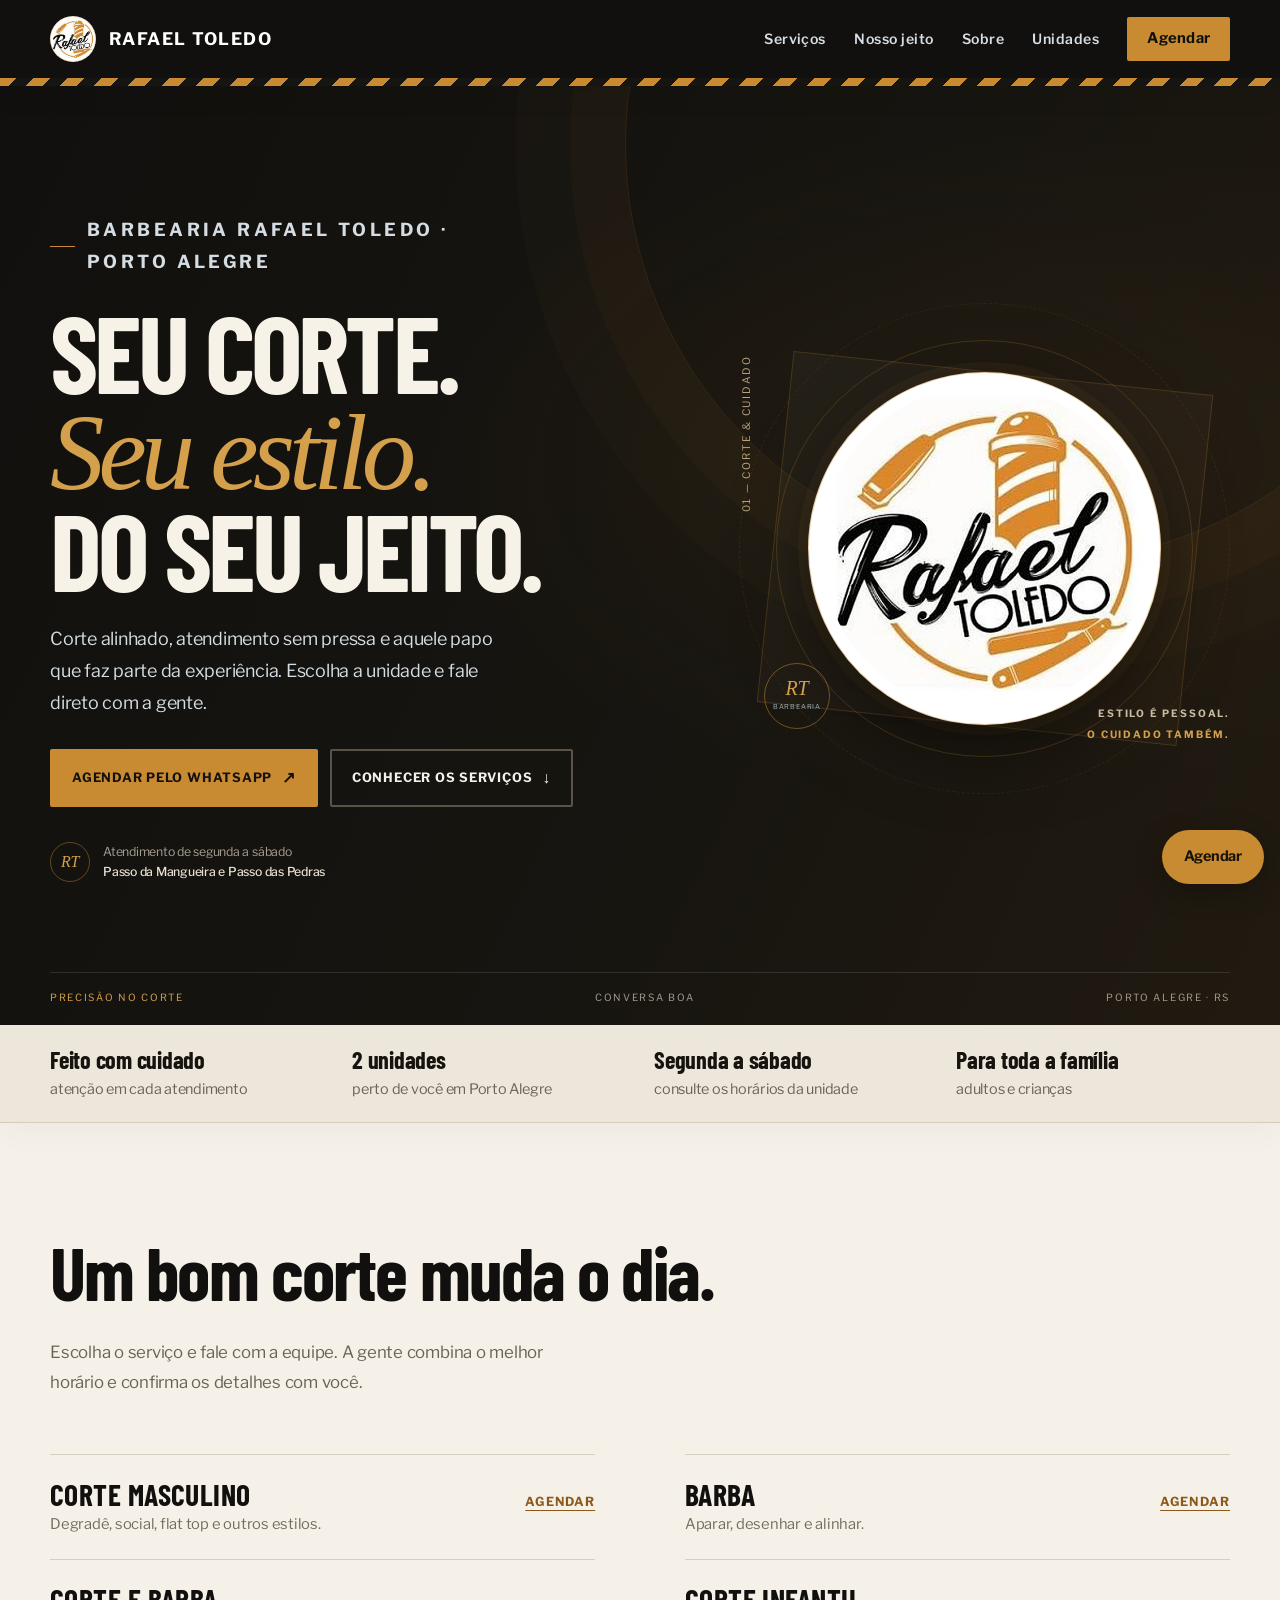
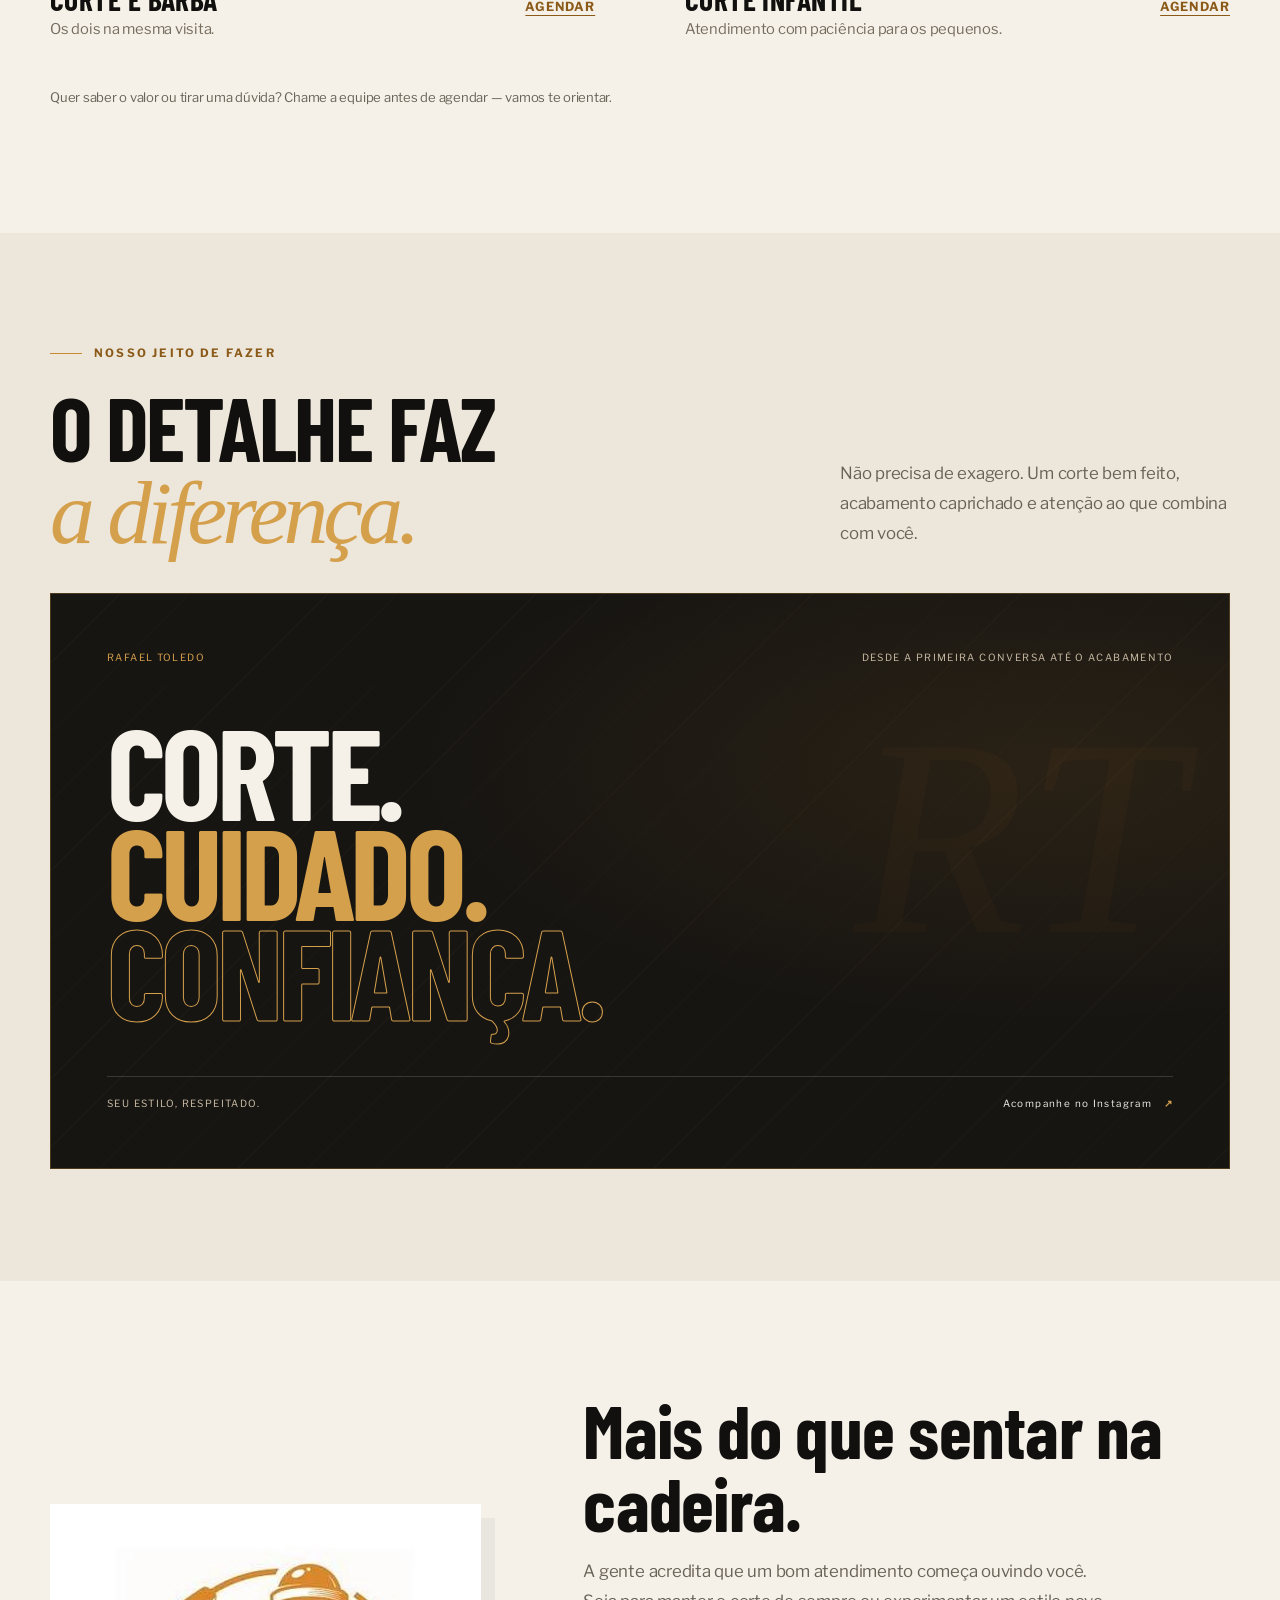
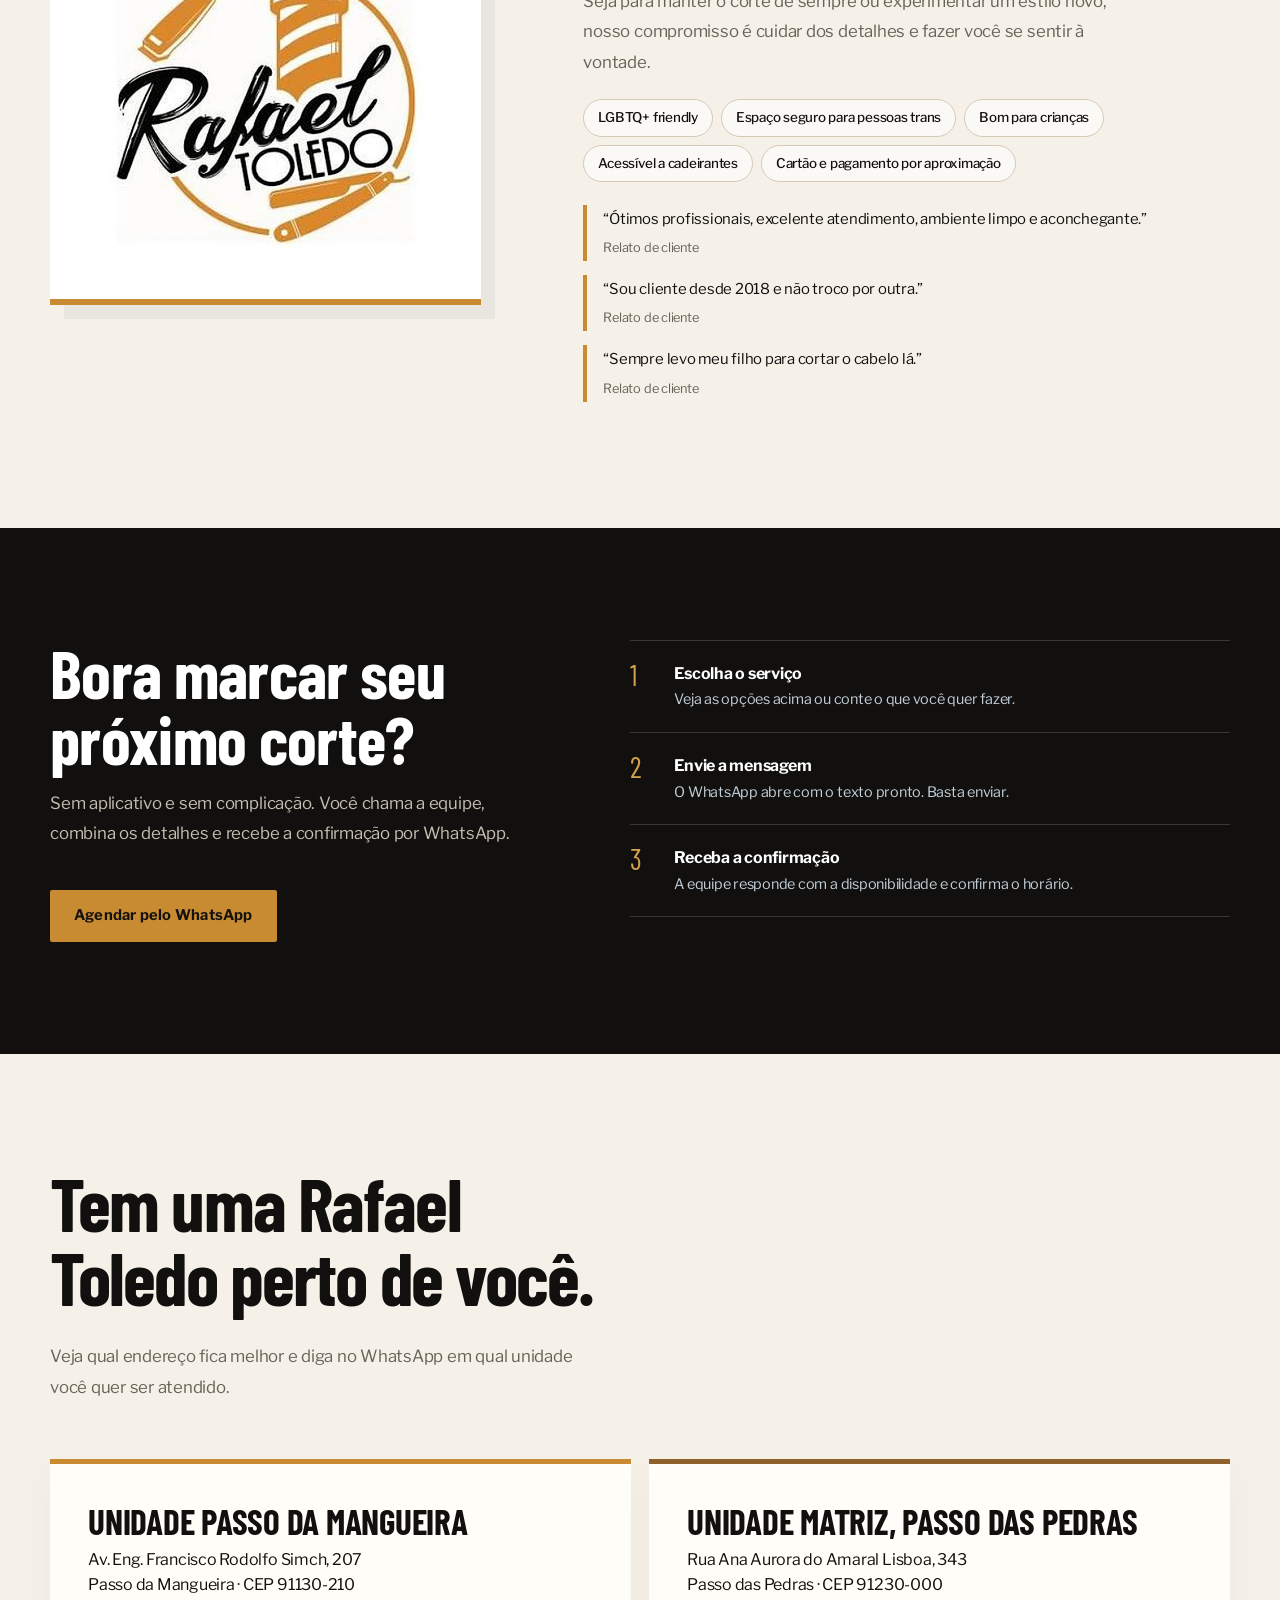
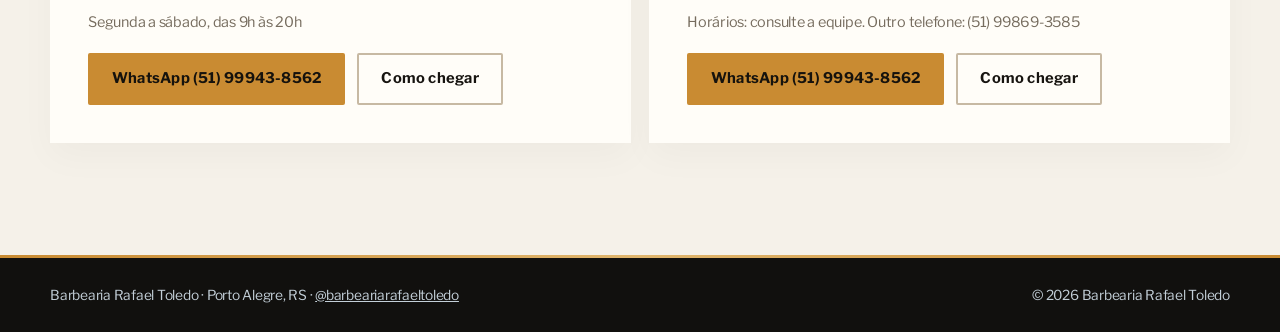
==== index.html @ 22bab609 "Add files via upload" ====
<!doctype html>
<html lang="pt-BR">
<head>
<meta charset="utf-8">
<meta name="viewport" content="width=device-width, initial-scale=1, viewport-fit=cover">
<meta name="theme-color" content="#11100e">
<title>Barbearia Rafael Toledo — Seu corte, do seu jeito</title>
<meta name="description" content="Seu próximo corte começa aqui. Conheça a Barbearia Rafael Toledo, em Porto Alegre. Duas unidades, atendimento próximo e agendamento direto pelo WhatsApp.">
<meta property="og:title" content="Barbearia Rafael Toledo — Seu corte, do seu jeito">
<meta property="og:description" content="Cuidado no corte, conversa boa e atendimento próximo. Encontre sua unidade em Porto Alegre e agende pelo WhatsApp.">
<meta property="og:locale" content="pt_BR">
<link rel="preconnect" href="https://fonts.googleapis.com"><link rel="preconnect" href="https://fonts.gstatic.com" crossorigin>
<meta name="color-scheme" content="light dark">
<link href="https://fonts.googleapis.com/css2?family=Barlow+Condensed:wght@600;700&family=Libre+Franklin:wght@400;500;700&display=swap" rel="stylesheet">
<script type="application/ld+json">[{"@context":"https://schema.org","@type":"HairSalon","name":"Barbearia Rafael Toledo","telephone":"+55-51-99943-8562","address":{"@type":"PostalAddress","streetAddress":"Av. Eng. Francisco Rodolfo Simch, 207","addressLocality":"Porto Alegre","addressRegion":"RS","postalCode":"91130-210","addressCountry":"BR"},"openingHours":"Mo-Sa 09:00-20:00"},{"@context":"https://schema.org","@type":"HairSalon","name":"Barbearia Rafael Toledo (matriz)","telephone":"+55-51-99943-8562","address":{"@type":"PostalAddress","streetAddress":"Rua Ana Aurora do Amaral Lisboa, 343","addressLocality":"Porto Alegre","addressRegion":"RS","postalCode":"91230-000","addressCountry":"BR"}}]</script>
<style>
:root{--ink:#13202b;--ink2:#1c2d3b;--chalk:#f1ede4;--paper:#fbf9f4;--line:#d9d2c4;--muted:#5b6670;--orange:#d68a2e;--orange-d:#94540c;--red:#c4382d;--blue:#204f9e;--disp:"Barlow Condensed","Arial Narrow",sans-serif;--body:"Libre Franklin",Arial,sans-serif;--page:min(1120px,calc(100% - 40px));--pole:repeating-linear-gradient(135deg,var(--red) 0 12px,#fff 12px 24px,var(--blue) 24px 36px,#fff 36px 48px)}
*{box-sizing:border-box}html{scroll-behavior:smooth;scroll-padding-top:80px}body{margin:0;background:var(--chalk);color:var(--ink);font:400 1rem/1.6 var(--body)}img{max-width:100%;display:block}a{color:inherit}h1,h2,h3,p{margin-top:0}
a:focus-visible,button:focus-visible{outline:3px solid var(--orange);outline-offset:3px}
.wrap{width:var(--page);margin-inline:auto}
h1,h2{font-family:var(--disp);font-weight:700;line-height:.98;letter-spacing:-.01em}h2{font-size:clamp(2.4rem,6vw,4.2rem);margin-bottom:1rem}
.lead{max-width:540px;color:var(--muted);font-size:1.05rem}
.btn{min-height:48px;display:inline-flex;align-items:center;justify-content:center;padding:12px 22px;border:2px solid transparent;border-radius:3px;font-weight:700;font-size:.92rem;text-decoration:none;transition:background .2s,color .2s,border-color .2s}
.btn-o{background:var(--orange);color:var(--ink)}.btn-o:hover{background:#e79b3f}
.btn-l{border-color:currentColor;background:transparent}.btn-l:hover{background:var(--ink);color:#fff;border-color:var(--ink)}
.dark .btn-l:hover{background:#fff;color:var(--ink);border-color:#fff}
.tl{font-weight:700;color:var(--orange-d);text-underline-offset:4px}
.pole{height:8px;background:var(--pole)}
header{position:sticky;top:0;z-index:20;background:var(--ink);color:#fff}
.nav{width:var(--page);height:68px;margin:auto;display:flex;align-items:center;justify-content:space-between;gap:20px}
.brand{display:flex;align-items:center;gap:12px;text-decoration:none;font-family:var(--disp);font-weight:700;font-size:1.45rem;line-height:1}
.brand img{width:44px;height:44px;border-radius:50%;object-fit:cover;background:#fff}
.nav nav{display:flex;align-items:center;gap:26px;font-size:.88rem}.nav nav a{text-decoration:none;color:#d6dde3}.nav nav a:hover{color:var(--orange)}.nav nav .btn{color:var(--ink);min-height:42px;padding:8px 18px}.nav nav .btn:hover{color:var(--ink)}
.hero{background:var(--ink);color:#fff;position:relative;overflow:hidden}
.hero-in{width:var(--page);margin:auto;display:grid;grid-template-columns:1.15fr .85fr;gap:clamp(28px,6vw,80px);align-items:center;padding-block:clamp(40px,7vw,88px)}
.hero h1{font-size:clamp(3.6rem,10vw,7.6rem);margin:0 0 1.2rem}
.hero p{max-width:450px;color:#d6dde3;font-size:1.08rem}
.acts{display:flex;flex-wrap:wrap;gap:12px;margin-top:1.8rem}
.hero small{display:block;margin-top:1.6rem;color:#9fb0bd;font-size:.82rem}
.frame{position:relative;padding-left:14px}
.frame:before{content:"";position:absolute;left:0;top:0;bottom:0;width:14px;background:var(--pole);background-size:100% 68px;animation:spin 2.4s linear infinite}
@keyframes spin{to{background-position:0 68px}}
.frame img{width:100%;aspect-ratio:1/1.05;object-fit:cover;object-position:center 30%}
.frame figcaption{background:var(--ink2);padding:10px 14px;font-size:.8rem;color:#c3cfd8}
.proof{background:var(--paper);border-bottom:1px solid var(--line)}
.proof ul{list-style:none;margin:0 auto;padding:0;width:var(--page);display:flex;flex-wrap:wrap;justify-content:space-between;gap:10px 28px}
.proof li{padding:18px 0;font-size:.9rem;color:var(--muted)}.proof b{display:block;font-family:var(--disp);font-size:1.5rem;color:var(--ink);line-height:1.1}
section{padding-block:clamp(56px,9vw,104px)}
.head{display:flex;justify-content:space-between;align-items:end;gap:28px;margin-bottom:2.2rem;flex-wrap:wrap}.head h2{margin:0;max-width:640px}
.svc{display:grid;grid-template-columns:1fr 1fr;gap:0 clamp(28px,6vw,80px)}
.row{display:flex;justify-content:space-between;align-items:baseline;gap:16px;padding:20px 0;border-top:1px solid var(--line)}
.row h3{font-family:var(--disp);font-size:1.7rem;line-height:1.1;margin:0 0 2px}.row p{margin:0;color:var(--muted);font-size:.92rem}.row a{white-space:nowrap;font-size:.9rem}
.note{margin-top:1.4rem;color:var(--muted);font-size:.86rem}
.gal{background:var(--paper)}
.grid{display:grid;grid-template-columns:1fr 1.25fr 1fr;gap:12px;height:440px}
.grid figure{margin:0;position:relative;overflow:hidden;background:var(--ink2)}.grid--curated{grid-template-columns:1.1fr 1fr;height:420px}.grid--curated figure:first-child{grid-column:auto;height:auto}.grid img{width:100%;height:100%;object-fit:cover}
.grid figcaption{position:absolute;inset:auto 0 0;padding:34px 14px 12px;color:#fff;font-size:.82rem;font-weight:500;background:linear-gradient(transparent,#13202bcc)}
.about{display:grid;grid-template-columns:.8fr 1.2fr;gap:clamp(30px,8vw,110px);align-items:center}
.about .logo{background:#fff;padding:clamp(18px,4vw,40px);border-bottom:8px solid var(--orange)}.about .logo img{margin:auto;width:min(320px,100%)}
.tags{display:flex;flex-wrap:wrap;gap:8px;list-style:none;padding:0;margin:1.4rem 0}.tags li{padding:7px 14px;border:1px solid var(--ink);border-radius:99px;font-size:.84rem;font-weight:500}
blockquote{margin:0 0 .9rem;padding:2px 0 2px 16px;border-left:4px solid var(--orange);font-size:1rem}blockquote cite{display:block;font-size:.8rem;color:var(--muted);font-style:normal}
.dark{background:var(--ink);color:#fff}
.book{display:grid;grid-template-columns:.9fr 1.1fr;gap:clamp(30px,7vw,90px);align-items:start}.book .lead{color:#c3cfd8}.book .btn{margin-top:1.6rem}
ol{list-style:none;margin:0;padding:0;counter-reset:s}ol li{display:grid;grid-template-columns:44px 1fr;padding:20px 0;border-top:1px solid #ffffff3d}ol li:last-child{border-bottom:1px solid #ffffff3d}
ol li:before{counter-increment:s;content:counter(s);font-family:var(--disp);font-size:1.8rem;line-height:1;color:var(--orange)}ol strong{display:block}ol span{color:#c3cfd8;font-size:.9rem}
.units{display:grid;grid-template-columns:1fr 1fr;gap:20px}
.card{background:var(--paper);padding:clamp(22px,4vw,38px);border-top:8px solid var(--orange)}.card+.card{border-top-color:var(--blue)}
.card h3{font-family:var(--disp);font-size:2rem;margin-bottom:.4rem}.card p{margin:0 0 .8rem}.card .m{color:var(--muted);font-size:.9rem}
.card .acts{margin-top:1.2rem}
footer{background:var(--ink);color:#c3cfd8;font-size:.86rem}footer .wrap{display:flex;justify-content:space-between;gap:16px;flex-wrap:wrap;padding-block:26px}
.fwa{position:fixed;right:16px;bottom:calc(16px + env(safe-area-inset-bottom,0px));z-index:30;display:flex;align-items:center;gap:8px;min-height:50px;padding:0 20px;border-radius:99px;background:#25d366;color:#0b2b17;font-weight:700;font-size:.9rem;text-decoration:none;box-shadow:0 8px 24px #0004}

/* Visual refinement: stronger hierarchy, calmer motion, and mobile-first usability. */
:root{--page:min(1180px,calc(100% - 48px));--orange:#e0b640;--orange-d:#8a6210;--line:#ded8cb}
body{letter-spacing:-.012em;-webkit-font-smoothing:antialiased}
::selection{background:var(--orange);color:var(--ink)}
header{box-shadow:0 8px 30px #00000012}
.nav{height:76px}
.brand{font-size:1.62rem;letter-spacing:.035em;gap:13px}
.brand img{width:46px;height:46px;object-fit:contain;border:1px solid #ffffff24}
.nav nav{gap:clamp(14px,2.2vw,30px);font-weight:600;letter-spacing:.035em}
.nav nav a:not(.btn){position:relative;padding-block:8px}
.nav nav a:not(.btn):after{content:"";position:absolute;left:0;right:100%;bottom:0;height:2px;background:var(--orange);transition:right .22s ease}
.nav nav a:not(.btn):hover:after{right:0}
.btn{min-height:50px;border-radius:2px;letter-spacing:.015em;box-shadow:0 0 0 transparent;transition:transform .22s ease,background .22s ease,color .22s ease,border-color .22s ease,box-shadow .22s ease}
.btn:hover{transform:translateY(-2px);box-shadow:0 10px 24px #00000016}
.btn-o{background:var(--orange);color:#151513}.btn-o:hover{background:#f0ca59}
.hero{isolation:isolate;background:radial-gradient(ellipse at 75% 20%,#283947 0,transparent 46%),var(--ink)}
.hero:before{content:"";position:absolute;inset:0;z-index:-1;pointer-events:none;background:linear-gradient(115deg,#0d1821 0%,#13202bf2 42%,#13202b8c 100%)}
.hero-in{grid-template-columns:1.05fr .95fr;gap:clamp(32px,6vw,92px);padding-block:clamp(54px,8vw,110px)}
.hero h1{max-width:700px;font-size:clamp(3.5rem,7.8vw,7.1rem);letter-spacing:-.025em;text-wrap:balance}
.hero h1:after{content:"";display:block;width:76px;height:4px;margin-top:25px;background:var(--orange)}
.hero p{max-width:470px;font-size:clamp(1rem,1.4vw,1.15rem);line-height:1.8;color:#d5dde2}
.hero small{line-height:1.7}
.frame{padding-left:12px;filter:drop-shadow(0 24px 36px #00000038)}
.frame:before{width:8px;opacity:.9}
.frame img{aspect-ratio: .93/1;object-position:center 32%;border:1px solid #ffffff1a;box-shadow:0 0 0 8px #ffffff08}
.frame figcaption{padding:12px 16px;background:#1c2d3beF;border-bottom:2px solid var(--orange);letter-spacing:.02em}
.proof{box-shadow:0 10px 30px #13202b08}
.proof ul{gap:12px 32px}
.proof li{padding:22px 0;line-height:1.5}
.proof b{font-size:1.62rem;margin-bottom:5px}
section{scroll-margin-top:88px}
.head{margin-bottom:2.8rem}
.head h2{max-width:700px;text-wrap:balance}
.lead{line-height:1.8}
.row{padding:23px 0;transition:padding .2s ease,border-color .2s ease}
.row:hover{padding-inline:8px;border-color:#b9a67b}
.row h3{font-size:1.85rem}
.row .tl{padding:8px 0}
.gal{overflow:hidden}
.grid{height:490px;gap:16px}
.grid figure{border-radius:2px}
.grid img{transition:transform .65s cubic-bezier(.2,.7,.2,1),filter .4s ease;filter:saturate(.88)}
.grid figure:hover img{transform:scale(1.045);filter:saturate(1.05)}
.grid figcaption{padding:48px 18px 16px;font-size:.9rem}
.about .logo{box-shadow:14px 14px 0 #13202b0c;border-bottom-width:7px}
.tags li{border-color:#c8c0b1;background:#ffffff40;transition:background .2s ease,border-color .2s ease}
.tags li:hover{background:#fff;border-color:var(--orange)}
blockquote{line-height:1.7}
.dark{background:linear-gradient(130deg,#0e1922,#192b39)}
.card{border-top-width:5px;box-shadow:0 14px 35px #13202b0b;transition:transform .25s ease,box-shadow .25s ease}
.card:hover{transform:translateY(-4px);box-shadow:0 20px 44px #13202b12}
.card+.card{border-top-color:var(--orange)}
.card h3{line-height:1.1}
footer a:hover{color:var(--orange)}
.fwa{min-height:54px;padding-inline:22px;box-shadow:0 10px 28px #0003;transition:transform .2s ease,box-shadow .2s ease}
.fwa:hover{transform:translateY(-3px);box-shadow:0 14px 34px #0004}
.menu-toggle{display:none;background:transparent;border:1px solid #ffffff38;color:#fff;width:44px;height:44px;align-items:center;justify-content:center;flex-direction:column;gap:5px;cursor:pointer}
.menu-toggle span{display:block;width:18px;height:2px;background:#fff;transition:transform .2s ease}
.reveal{opacity:0;transform:translateY(22px);transition:opacity .7s ease,transform .7s cubic-bezier(.2,.7,.2,1)}
.reveal.is-visible{opacity:1;transform:translateY(0)}
@media(max-width:860px){
 :root{--page:min(100% - 36px,680px)}
 .nav{height:68px;position:relative}
 .brand{font-size:1.42rem;gap:10px}.brand img{width:40px;height:40px}
 .menu-toggle{display:flex;order:3;flex:0 0 auto}
 .nav nav{display:none;position:absolute;top:calc(100% - 1px);left:-18px;right:-18px;padding:16px 18px 20px;background:#13202b;box-shadow:0 18px 24px #0003;align-items:stretch;gap:4px;flex-direction:column}
 .nav nav.is-open{display:flex}
 .nav nav a:not(.btn){display:block;padding:12px 4px;border-bottom:1px solid #ffffff18}
 .nav nav a:not(.btn):after{display:none}
 .nav nav .btn{margin-top:8px;width:100%}
 .menu-toggle[aria-expanded="true"] span:first-child{transform:translateY(3.5px) rotate(45deg)}
 .menu-toggle[aria-expanded="true"] span:last-child{transform:translateY(-3.5px) rotate(-45deg)}
 .hero-in{grid-template-columns:1fr;gap:34px;padding-block:48px 44px}
 .hero h1{font-size:clamp(3.25rem,12.5vw,5.6rem);max-width:620px}
 .hero p{font-size:1rem;line-height:1.75}
 .frame{width:100%;max-width:none;padding-left:9px}
 .frame img{aspect-ratio:1.2/1;max-height:480px;object-position:center 34%}
 .proof ul{display:grid;grid-template-columns:1fr 1fr;gap:0 18px}
 .proof li{padding:17px 0;border-bottom:1px solid var(--line);font-size:.82rem}
 .proof li:nth-last-child(-n+2){border-bottom:0}
 .proof b{font-size:1.42rem}
 .grid{grid-template-columns:1fr 1fr;height:auto;gap:10px}
 .grid figure{height:250px}
 .grid figure:first-child{grid-column:span 2;height:280px}
 .grid--curated figure:first-child{grid-column:span 2;height:280px}
 .grid--curated figure:last-child{grid-column:span 2;height:230px}
 .grid figure:first-child img{object-position:center 42%}
 .about .logo{max-width:420px;margin:auto;width:100%}
 .units{gap:14px}
 .card .acts{align-items:stretch}
 .card .acts .btn{width:100%}
}
@media(max-width:520px){
 :root{--page:calc(100% - 32px)}
 body{font-size:.96rem}
 section{padding-block:58px}
 h2{font-size:clamp(2.45rem,11vw,3.35rem)}
 .hero-in{padding-top:38px}
 .hero h1{font-size:clamp(3.15rem,15vw,4.7rem);line-height:.96;margin-bottom:1rem}
 .hero h1:after{margin-top:19px;width:56px;height:3px}
 .hero .acts{display:grid;grid-template-columns:1fr;gap:10px;margin-top:1.4rem}
 .hero .acts .btn{width:100%}
 .hero small{font-size:.78rem;margin-top:1.2rem}
 .frame img{aspect-ratio:1/1.05;max-height:none}
 .head{align-items:start;gap:14px;margin-bottom:2rem}
 .head .lead{margin-bottom:0}
 .svc{gap:0}
 .row{gap:10px;padding:19px 0}
 .row h3{font-size:1.55rem}
 .row p{font-size:.84rem;line-height:1.5;max-width:245px}
 .row .tl{font-size:.82rem;white-space:nowrap}
 .grid{gap:8px}
 .grid figure{height:205px}
 .grid figure:first-child{height:230px}
 .grid--curated figure:first-child{height:230px}
 .grid--curated figure:last-child{height:205px}
 .grid figcaption{font-size:.78rem;padding:38px 11px 11px}
 .about{gap:30px}
 .tags{gap:7px}.tags li{font-size:.78rem;padding:7px 10px}
 .book{gap:28px}
 .book .btn{width:100%}
 .units{grid-template-columns:1fr}
 .card{padding:23px 20px}
 .card .acts{display:grid;grid-template-columns:1fr}
 .card .acts .btn{padding-inline:12px;font-size:.84rem;overflow-wrap:anywhere}
 footer .wrap{padding-block:24px;padding-bottom:90px}
 .fwa{right:12px;bottom:calc(12px + env(safe-area-inset-bottom,0px));min-height:50px}
}
@media(prefers-reduced-motion:reduce){.reveal{opacity:1;transform:none;transition:none}.btn,.grid img,.card,.row,.fwa{transition:none}}

@media(prefers-reduced-motion:reduce){.frame:before{animation:none}html{scroll-behavior:auto}}

/* Rafael Toledo visual direction: warm black, ivory and the amber from the original logo. */
:root{--ink:#11100e;--ink2:#1c1a16;--chalk:#f5f1e9;--paper:#fffdf8;--line:#ded5c5;--muted:#696258;--orange:#c98b32;--orange-d:#8b5a19;--red:#c98b32;--blue:#c98b32;--pole:repeating-linear-gradient(135deg,#c98b32 0 12px,#171512 12px 24px);--page:min(1180px,calc(100% - 48px))}
html{scroll-padding-top:86px}body{background:var(--chalk);color:var(--ink);font-family:"Libre Franklin",Arial,sans-serif;letter-spacing:-.015em}::selection{background:#c98b32;color:#11100e}
header{background:#11100e}.nav{height:78px}.brand{font-family:"Libre Franklin",sans-serif;font-size:1.08rem;letter-spacing:.08em;text-transform:uppercase}.brand img{background:#fff;border:1px solid #c98b3240;object-fit:contain}.nav nav a:not(.btn):hover{color:#e7b766}.btn-o{background:#c98b32;color:#15120d}.btn-o:hover{background:#e0aa54;color:#15120d}.btn-l{border-color:#6d6559;color:inherit}.btn-l:hover{background:#c98b32;border-color:#c98b32;color:#11100e}.tl{color:#8b5a19}
.hero{isolation:isolate;overflow:hidden;background:#11100e;color:#f7f2e8;position:relative}.hero:before{content:"";position:absolute;inset:0;z-index:-1;background:radial-gradient(ellipse at 78% 40%,#7e54251c 0,transparent 42%),linear-gradient(115deg,#11100e 0%,#171510 58%,#211a10 100%)}.hero:after{content:"";position:absolute;z-index:-1;right:-14vw;top:-28vw;width:65vw;height:65vw;border:1px solid #c98b3225;border-radius:50%;box-shadow:0 0 0 55px #c98b3208,0 0 0 110px #c98b3205;pointer-events:none}
.hero-in{position:relative;z-index:1;grid-template-columns:1.1fr .9fr;gap:clamp(30px,7vw,110px);padding-block:clamp(70px,10vw,138px) clamp(55px,7vw,90px);min-height:590px}.hero-copy{position:relative;z-index:2}.eyebrow{display:flex;align-items:center;gap:12px;margin:0 0 24px;color:#d6a85c;font-size:.72rem;font-weight:700;letter-spacing:.19em;line-height:1.5}.eyebrow span{display:inline-block;width:32px;height:1px;background:#c98b32}.hero h1{font-family:"Barlow Condensed","Arial Narrow",sans-serif;font-size:clamp(4.1rem,8.5vw,8rem);line-height:.88;letter-spacing:-.035em;text-transform:uppercase;margin:0 0 26px;max-width:760px}.hero h1:after{display:none}.hero h1 em,.brand-section h2 em{font-family:"Georgia",serif;font-weight:400;font-style:italic;text-transform:none;color:#d5a04c;letter-spacing:-.055em}.hero-desc{max-width:480px;color:#c6beb1;font-size:clamp(1rem,1.4vw,1.13rem);line-height:1.85}.hero .acts{gap:12px;margin-top:30px}.hero .btn{min-height:54px;padding:14px 20px;font-size:.8rem;letter-spacing:.06em;text-transform:uppercase}.hero .btn span{font-size:1rem;margin-left:10px}.hero .btn-l{color:#f5f1e9;border-color:#5b5347}.hero .btn-l:hover{color:#11100e}.hero-meta{display:flex;align-items:center;gap:13px;margin-top:35px;color:#a9a094;font-size:.77rem;line-height:1.65}.hero-meta b{font-weight:500;color:#e9e0d1}.meta-mark{display:grid;place-items:center;width:40px;height:40px;border:1px solid #c98b3270;color:#d5a04c;font-family:Georgia,serif;font-style:italic;font-size:1rem;border-radius:50%}
.hero-art{position:relative;min-height:430px;display:flex;align-items:center;justify-content:center;isolation:isolate}.hero-art:before{content:"";position:absolute;inset:9% 7%;background:linear-gradient(145deg,#ffffff08,#c98b320c);border:1px solid #c98b3238;transform:rotate(6deg);z-index:-1}.hero-art img{width:min(72%,390px);height:auto;aspect-ratio:1/1;object-fit:contain;padding:12px;background:#fff;border-radius:50%;box-shadow:0 22px 75px #0008,0 0 0 10px #c98b3210;border:1px solid #c98b3270;animation:logoFloat 6s ease-in-out infinite}.art-ring{position:absolute;border:1px solid #c98b3238;border-radius:50%;aspect-ratio:1/1;pointer-events:none}.art-ring-one{width:85%;animation:ringTurn 32s linear infinite}.art-ring-two{width:100%;border-style:dashed;opacity:.5;animation:ringTurn 48s linear infinite reverse}.art-number{position:absolute;top:5%;left:0;color:#b7a17d;font-size:.65rem;letter-spacing:.17em;writing-mode:vertical-rl;transform:rotate(180deg)}.art-number i{font-style:normal;color:#d5a04c}.art-caption{position:absolute;right:0;bottom:5%;display:flex;flex-direction:column;gap:5px;text-align:right;font-size:.63rem;font-weight:700;letter-spacing:.18em;color:#c8bba4}.art-caption span:last-child{color:#d5a04c}.art-stamp{position:absolute;left:5%;bottom:8%;width:66px;height:66px;display:grid;align-content:center;justify-items:center;border-radius:50%;border:1px solid #c98b3280;color:#d5a04c;font-family:Georgia,serif;font-style:italic;font-size:1.25rem;line-height:1}.art-stamp small{font-family:"Libre Franklin",sans-serif;font-size:.42rem;font-style:normal;letter-spacing:.12em;margin-top:4px}.hero-bottomline{display:flex;justify-content:space-between;gap:20px;width:var(--page);margin:auto;padding:17px 0 19px;border-top:1px solid #ffffff1c;color:#a59b8c;font-size:.62rem;letter-spacing:.17em}.hero-bottomline span:first-child{color:#d5a04c}
.proof{background:#ede6da;border-color:#d8cbb8}.proof li{color:#6c6255}.proof b{color:#171410}.proof ul{gap:16px 28px}.proof li{flex:1;min-width:145px}.proof b{font-size:1.5rem}
section{padding-block:clamp(64px,9vw,112px)}.head{margin-bottom:2.5rem}.head h2{font-size:clamp(2.7rem,6vw,4.7rem);letter-spacing:-.025em}.svc{gap:0 clamp(28px,7vw,100px)}.row{border-color:#d8cfc0}.row h3{font-family:"Barlow Condensed",sans-serif;text-transform:uppercase;font-size:1.85rem;letter-spacing:.015em}.row p{color:#766c5e}.row:hover{border-color:#c98b32}.row .tl{font-size:.78rem;text-transform:uppercase;letter-spacing:.09em}.note{font-size:.82rem}
.gal{background:#ede6da}.brand-section .head{align-items:end}.eyebrow-dark{color:#8b5a19}.brand-section h2{margin:0;font-size:clamp(3rem,7vw,5.6rem);text-transform:uppercase;line-height:.9}.brand-section .lead{max-width:390px;margin:0 0 5px}.craft-panel{position:relative;overflow:hidden;padding:clamp(22px,5vw,56px);background:#171512;color:#f5f1e9;min-height:330px;border:1px solid #c98b324d;isolation:isolate}.craft-panel:before{content:"";position:absolute;inset:0;z-index:-1;background:repeating-linear-gradient(135deg,transparent 0 48px,#c98b3208 48px 49px),radial-gradient(ellipse at 85% 30%,#c98b321b,transparent 45%)}.craft-top,.craft-bottom{display:flex;justify-content:space-between;align-items:center;gap:20px;color:#c8bba4;font-size:.62rem;letter-spacing:.14em}.craft-top span:first-child{color:#d5a04c}.craft-word{display:flex;flex-direction:column;margin:clamp(30px,5vw,55px) 0;position:relative;z-index:1;font-family:"Barlow Condensed","Arial Narrow",sans-serif;font-size:clamp(3.8rem,10vw,8.6rem);font-weight:700;line-height:.78;letter-spacing:-.04em}.craft-word span:nth-child(2){color:#d5a04c}.craft-word .outline-word{-webkit-text-stroke:1px #d5a04c;color:transparent}.craft-bottom{padding-top:19px;border-top:1px solid #ffffff26}.craft-bottom a{color:#f5f1e9;text-decoration:none}.craft-bottom a:hover{color:#d5a04c}.craft-bottom b{color:#d5a04c;margin-left:8px}.craft-decoration{position:absolute;right:4%;top:18%;font-family:Georgia,serif;font-style:italic;font-size:clamp(8rem,22vw,19rem);line-height:1;color:#c98b3208;z-index:-1;pointer-events:none}
.about{gap:clamp(30px,8vw,110px)}.about .logo{background:#fff;padding:clamp(18px,4vw,40px);border-bottom:6px solid #c98b32}.about .logo img{width:min(330px,100%);height:auto}.about h2{font-size:clamp(2.7rem,6vw,4.7rem)}.about .lead{color:#696258}.tags li{border-color:#d5c8b5;background:#fff9}.tags li:hover{border-color:#c98b32;background:#fff}.about blockquote{border-left-color:#c98b32;font-size:.93rem}.about blockquote cite{margin-top:5px}.dark{background:#11100e}.book .lead{color:#c6beb1}.book ol li{border-color:#ffffff2b}.book ol li:before{color:#d5a04c}.units{gap:18px}.card{background:#fffdf8;border-top:5px solid #c98b32;box-shadow:0 14px 34px #2d201008}.card+.card{border-top-color:#8f622b}.card h3{font-family:"Barlow Condensed",sans-serif;text-transform:uppercase;font-size:2.2rem}.card .m{color:#766c5e}.card .btn-l{color:#171410;border-color:#c7b9a3}.card .btn-l:hover{background:#171410;border-color:#171410;color:#fff}.fwa{background:#c98b32;color:#17120a;box-shadow:0 8px 28px #0004}.fwa:hover{background:#e0aa54}footer{background:#11100e}footer .pole{background:linear-gradient(90deg,#c98b32,#e0b66e,#c98b32);height:3px}
/* Intentional, editorial motion: no stock photography or decorative overload. */
@keyframes introRise{from{opacity:0;transform:translateY(28px);filter:blur(5px)}to{opacity:1;transform:translateY(0);filter:blur(0)}}@keyframes introFade{from{opacity:0}to{opacity:1}}@keyframes logoFloat{0%,100%{transform:translateY(0) rotate(-1deg)}50%{transform:translateY(-9px) rotate(1deg)}}@keyframes ringTurn{to{transform:rotate(360deg)}}
.js-ready .hero-copy .eyebrow{animation:introRise .7s .08s both}.js-ready .hero h1{animation:introRise .85s .18s both}.js-ready .hero-desc{animation:introRise .8s .32s both}.js-ready .hero .acts{animation:introRise .8s .45s both}.js-ready .hero-meta{animation:introFade .9s .65s both}.js-ready .hero-art{animation:introFade 1.1s .25s both}.js-ready .hero-bottomline{animation:introFade .9s .7s both}
.reveal{opacity:0;transform:translateY(26px);filter:blur(2px);transition:opacity .75s ease,transform .8s cubic-bezier(.2,.75,.2,1),filter .75s ease}.reveal.is-visible{opacity:1;transform:translateY(0);filter:blur(0)}.row.reveal:nth-child(2),.book ol li.reveal:nth-child(2){transition-delay:.07s}.row.reveal:nth-child(3),.book ol li.reveal:nth-child(3){transition-delay:.14s}.row.reveal:nth-child(4){transition-delay:.21s}.btn{position:relative;overflow:hidden}.btn:after{content:"";position:absolute;inset:0;background:linear-gradient(110deg,transparent 20%,#ffffff30 48%,transparent 72%);transform:translateX(-120%);transition:transform .55s ease}.btn:hover:after{transform:translateX(120%)}
@media(max-width:860px){:root{--page:calc(100% - 36px)}.hero-in{grid-template-columns:1fr;min-height:0;padding-block:66px 44px;gap:44px}.hero-copy{max-width:700px}.hero h1{font-size:clamp(4rem,13vw,7rem)}.hero-art{min-height:340px;max-width:620px;width:100%;margin:auto}.hero-art img{width:min(58%,320px)}.art-ring-one{width:68%}.art-ring-two{width:80%}.art-number{left:6%}.art-caption{right:7%}.art-stamp{left:9%;bottom:4%}.hero-bottomline{flex-wrap:wrap}.brand-section .head{align-items:start}.craft-panel{min-height:300px}}
@media(max-width:520px){:root{--page:calc(100% - 32px)}.nav{height:68px}.brand{font-size:.92rem;letter-spacing:.05em}.brand img{width:38px;height:38px}.hero-in{padding-top:48px;gap:35px}.eyebrow{font-size:.58rem;letter-spacing:.13em;gap:8px;margin-bottom:20px}.eyebrow span{width:22px}.hero h1{font-size:clamp(3.55rem,16vw,5rem);line-height:.9;margin-bottom:21px}.hero-desc{font-size:.96rem;line-height:1.75}.hero .acts{display:grid;grid-template-columns:1fr;gap:10px;margin-top:24px}.hero .acts .btn{width:100%;justify-content:space-between}.hero-meta{margin-top:26px;font-size:.7rem}.hero-art{min-height:290px}.hero-art img{width:min(62%,245px);padding:8px}.art-number{font-size:.52rem;left:0}.art-caption{font-size:.48rem;right:0;bottom:2%}.art-stamp{width:48px;height:48px;font-size:.95rem;left:4%;bottom:5%}.art-stamp small{font-size:.33rem}.hero-bottomline{font-size:.48rem;letter-spacing:.1em;gap:10px}.proof ul{grid-template-columns:1fr 1fr;gap:0 12px}.proof li{min-width:0;padding:16px 0;font-size:.72rem}.proof b{font-size:1.18rem}.head{gap:12px}.head h2{font-size:clamp(2.7rem,12vw,3.7rem)}.svc{grid-template-columns:1fr}.row{padding:20px 0}.row h3{font-size:1.7rem}.row p{font-size:.86rem}.brand-section h2{font-size:clamp(3rem,14vw,4.5rem)}.brand-section .lead{font-size:.94rem}.craft-panel{padding:22px 18px;min-height:270px}.craft-top,.craft-bottom{font-size:.49rem;letter-spacing:.08em;gap:12px}.craft-top span:last-child{max-width:52%;text-align:right}.craft-word{font-size:clamp(3.7rem,17vw,5.4rem);margin:44px 0}.craft-bottom{align-items:flex-start;flex-direction:column}.about{grid-template-columns:1fr;gap:28px}.about .logo{max-width:300px}.about h2{font-size:clamp(2.7rem,12vw,3.5rem)}.tags li{font-size:.72rem}.book{grid-template-columns:1fr}.book .btn{width:100%}.units{grid-template-columns:1fr}.card .acts{display:grid;grid-template-columns:1fr}.card .acts .btn{width:100%}footer .wrap{padding-bottom:90px}.fwa{right:12px;bottom:calc(12px + env(safe-area-inset-bottom,0px))}}
@media(prefers-reduced-motion:reduce){.hero-art img{animation:none}.art-ring-one,.art-ring-two{animation:none}.js-ready .hero-copy .eyebrow,.js-ready .hero h1,.js-ready .hero-desc,.js-ready .hero .acts,.js-ready .hero-meta,.js-ready .hero-art,.js-ready .hero-bottomline{animation:none}.reveal{opacity:1;transform:none;filter:none;transition:none}.btn:after{display:none}}

</style>
</head>
<body>
<header><div class="nav"><a class="brand" href="#inicio" aria-label="Barbearia Rafael Toledo, início"><img src="images/logo.webp" alt="" width="44" height="44">Rafael Toledo</a>
<button class="menu-toggle" type="button" aria-expanded="false" aria-controls="primary-nav" aria-label="Abrir menu"><span></span><span></span></button><nav id="primary-nav" aria-label="Principal"><a href="#servicos">Serviços</a><a href="#galeria">Nosso jeito</a><a href="#sobre">Sobre</a><a href="#unidades">Unidades</a><a class="btn btn-o" href="https://wa.me/5551999438562?text=Ol%C3%A1%21%20Vim%20pelo%20site%20e%20gostaria%20de%20agendar%20um%20hor%C3%A1rio." target="_blank" rel="noopener noreferrer">Agendar</a></nav></div><div class="pole"></div></header>
<main>
<div class="hero" id="inicio"><div class="hero-in">
<div class="hero-copy"><p class="eyebrow"><span></span> BARBEARIA RAFAEL TOLEDO · PORTO ALEGRE</p><h1>Seu corte.<br><em>Seu estilo.</em><br>Do seu jeito.</h1><p class="hero-desc">Corte alinhado, atendimento sem pressa e aquele papo que faz parte da experiência. Escolha a unidade e fale direto com a gente.</p>
<div class="acts"><a class="btn btn-o" href="https://wa.me/5551999438562?text=Ol%C3%A1%21%20Vim%20pelo%20site%20e%20gostaria%20de%20agendar%20um%20hor%C3%A1rio." target="_blank" rel="noopener noreferrer">Agendar pelo WhatsApp <span aria-hidden="true">↗</span></a><a class="btn btn-l" href="#servicos">Conhecer os serviços <span aria-hidden="true">↓</span></a></div>
<div class="hero-meta"><span class="meta-mark">RT</span><span>Atendimento de segunda a sábado<br><b>Passo da Mangueira e Passo das Pedras</b></span></div></div>
<div class="hero-art" aria-label="Identidade visual da Barbearia Rafael Toledo"><div class="art-ring art-ring-one"></div><div class="art-ring art-ring-two"></div><div class="art-number">01 <i>—</i> CORTE & CUIDADO</div><img src="images/logo.webp" width="634" height="606" fetchpriority="high" alt="Logo da Barbearia Rafael Toledo"><div class="art-caption"><span>ESTILO É PESSOAL.</span><span>O CUIDADO TAMBÉM.</span></div><div class="art-stamp" aria-hidden="true">RT<br><small>BARBEARIA</small></div></div>
</div><div class="hero-bottomline"><span>PRECISÃO NO CORTE</span><span>CONVERSA BOA</span><span>PORTO ALEGRE · RS</span></div></div>
<div class="proof"><ul><li><b>Feito com cuidado</b>atenção em cada atendimento</li><li><b>2 unidades</b>perto de você em Porto Alegre</li><li><b>Segunda a sábado</b>consulte os horários da unidade</li><li><b>Para toda a família</b>adultos e crianças</li></ul></div>

<section class="wrap" id="servicos"><div class="head"><h2>Um bom corte muda o dia.</h2><p class="lead">Escolha o serviço e fale com a equipe. A gente combina o melhor horário e confirma os detalhes com você.</p></div>
<div class="svc">
<div class="row"><div><h3>Corte masculino</h3><p>Degradê, social, flat top e outros estilos.</p></div><a class="tl" href="https://wa.me/5551999438562?text=Ol%C3%A1%21%20Vim%20pelo%20site%20e%20gostaria%20de%20agendar%20um%20corte%20masculino." target="_blank" rel="noopener noreferrer">Agendar</a></div>
<div class="row"><div><h3>Barba</h3><p>Aparar, desenhar e alinhar.</p></div><a class="tl" href="https://wa.me/5551999438562?text=Ol%C3%A1%21%20Vim%20pelo%20site%20e%20gostaria%20de%20agendar%20barba." target="_blank" rel="noopener noreferrer">Agendar</a></div>
<div class="row"><div><h3>Corte e barba</h3><p>Os dois na mesma visita.</p></div><a class="tl" href="https://wa.me/5551999438562?text=Ol%C3%A1%21%20Vim%20pelo%20site%20e%20gostaria%20de%20agendar%20corte%20e%20barba." target="_blank" rel="noopener noreferrer">Agendar</a></div>
<div class="row"><div><h3>Corte infantil</h3><p>Atendimento com paciência para os pequenos.</p></div><a class="tl" href="https://wa.me/5551999438562?text=Ol%C3%A1%21%20Vim%20pelo%20site%20e%20gostaria%20de%20agendar%20um%20corte%20infantil." target="_blank" rel="noopener noreferrer">Agendar</a></div>
</div><p class="note">Quer saber o valor ou tirar uma dúvida? Chame a equipe antes de agendar — vamos te orientar.</p></section>

<section class="gal brand-section" id="galeria"><div class="wrap"><div class="head"><div><p class="eyebrow eyebrow-dark"><span></span> NOSSO JEITO DE FAZER</p><h2>O detalhe faz<br><em>a diferença.</em></h2></div><p class="lead">Não precisa de exagero. Um corte bem feito, acabamento caprichado e atenção ao que combina com você.</p></div><div class="craft-panel"><div class="craft-top"><span>RAFAEL TOLEDO</span><span>DESDE A PRIMEIRA CONVERSA ATÉ O ACABAMENTO</span></div><div class="craft-word" aria-label="Corte. Cuidado. Confiança."><span>CORTE.</span><span>CUIDADO.</span><span class="outline-word">CONFIANÇA.</span></div><div class="craft-bottom"><span>SEU ESTILO, RESPEITADO.</span><a href="https://www.instagram.com/barbeariarafaeltoledo/" target="_blank" rel="noopener noreferrer">Acompanhe no Instagram <b aria-hidden="true">↗</b></a></div><div class="craft-decoration" aria-hidden="true">RT</div></div></div></section>

<section class="wrap about" id="sobre"><div class="logo"><img src="images/logo.webp" loading="lazy" alt="Logo da Barbearia Rafael Toledo, com poste de barbeiro, tesoura e navalha"></div>
<div><h2>Mais do que sentar na cadeira.</h2><p class="lead">A gente acredita que um bom atendimento começa ouvindo você. Seja para manter o corte de sempre ou experimentar um estilo novo, nosso compromisso é cuidar dos detalhes e fazer você se sentir à vontade.</p>
<ul class="tags"><li>LGBTQ+ friendly</li><li>Espaço seguro para pessoas trans</li><li>Bom para crianças</li><li>Acessível a cadeirantes</li><li>Cartão e pagamento por aproximação</li></ul>
<blockquote>“Ótimos profissionais, excelente atendimento, ambiente limpo e aconchegante.”<cite>Relato de cliente</cite></blockquote>
<blockquote>“Sou cliente desde 2018 e não troco por outra.”<cite>Relato de cliente</cite></blockquote>
<blockquote>“Sempre levo meu filho para cortar o cabelo lá.”<cite>Relato de cliente</cite></blockquote></div></section>

<section class="dark"><div class="wrap book"><div><h2>Bora marcar seu próximo corte?</h2><p class="lead">Sem aplicativo e sem complicação. Você chama a equipe, combina os detalhes e recebe a confirmação por WhatsApp.</p><a class="btn btn-o" href="https://wa.me/5551999438562?text=Ol%C3%A1%21%20Vim%20pelo%20site%20e%20gostaria%20de%20agendar%20um%20hor%C3%A1rio." target="_blank" rel="noopener noreferrer">Agendar pelo WhatsApp</a></div>
<ol><li><div><strong>Escolha o serviço</strong><span>Veja as opções acima ou conte o que você quer fazer.</span></div></li><li><div><strong>Envie a mensagem</strong><span>O WhatsApp abre com o texto pronto. Basta enviar.</span></div></li><li><div><strong>Receba a confirmação</strong><span>A equipe responde com a disponibilidade e confirma o horário.</span></div></li></ol></div></section>

<section class="wrap" id="unidades"><div class="head"><h2>Tem uma Rafael Toledo perto de você.</h2><p class="lead">Veja qual endereço fica melhor e diga no WhatsApp em qual unidade você quer ser atendido.</p></div>
<div class="units">
<article class="card"><h3>Unidade Passo da Mangueira</h3><p>Av. Eng. Francisco Rodolfo Simch, 207<br>Passo da Mangueira · CEP 91130-210</p><p class="m">Segunda a sábado, das 9h às 20h</p><div class="acts"><a class="btn btn-o" href="https://wa.me/5551999438562?text=Ol%C3%A1%21%20Vim%20pelo%20site%20e%20gostaria%20de%20agendar%20na%20unidade%20da%20Av.%20Simch%20%28Passo%20da%20Mangueira%29." target="_blank" rel="noopener noreferrer">WhatsApp (51) 99943-8562</a><a class="btn btn-l" href="https://www.google.com/maps/dir/?api=1&amp;destination=Av.+Eng.+Francisco+Rodolfo+Simch%2C+207%2C+Porto+Alegre+-+RS" target="_blank" rel="noopener noreferrer">Como chegar</a></div></article>
<article class="card"><h3>Unidade matriz, Passo das Pedras</h3><p>Rua Ana Aurora do Amaral Lisboa, 343<br>Passo das Pedras · CEP 91230-000</p><p class="m">Horários: consulte a equipe. Outro telefone: (51) 99869-3585</p><div class="acts"><a class="btn btn-o" href="https://wa.me/5551999438562?text=Ol%C3%A1%21%20Vim%20pelo%20site%20e%20gostaria%20de%20agendar%20na%20unidade%20matriz%20%28Passo%20das%20Pedras%29." target="_blank" rel="noopener noreferrer">WhatsApp (51) 99943-8562</a><a class="btn btn-l" href="https://www.google.com/maps/dir/?api=1&amp;destination=Rua+Ana+Aurora+do+Amaral+Lisboa%2C+343%2C+Porto+Alegre+-+RS" target="_blank" rel="noopener noreferrer">Como chegar</a></div></article>
</div></section>
</main>
<footer><div class="pole"></div><div class="wrap"><span>Barbearia Rafael Toledo · Porto Alegre, RS · <a href="https://www.instagram.com/barbeariarafaeltoledo/" target="_blank" rel="noopener noreferrer">@barbeariarafaeltoledo</a></span><span>© <span id="y">2026</span> Barbearia Rafael Toledo</span></div></footer>
<a class="fwa" href="https://wa.me/5551999438562?text=Ol%C3%A1%21%20Vim%20pelo%20site%20e%20gostaria%20de%20agendar%20um%20hor%C3%A1rio." target="_blank" rel="noopener noreferrer" aria-label="Agendar pelo WhatsApp">Agendar</a>
<script>
document.documentElement.classList.add('js-ready');
document.getElementById('y').textContent=new Date().getFullYear();
const menuButton=document.querySelector('.menu-toggle');
const nav=document.getElementById('primary-nav');
menuButton?.addEventListener('click',()=>{const open=menuButton.getAttribute('aria-expanded')!=='true';menuButton.setAttribute('aria-expanded',String(open));menuButton.setAttribute('aria-label',open?'Fechar menu':'Abrir menu');nav.classList.toggle('is-open',open)});
nav?.querySelectorAll('a').forEach(link=>link.addEventListener('click',()=>{nav.classList.remove('is-open');menuButton?.setAttribute('aria-expanded','false');menuButton?.setAttribute('aria-label','Abrir menu')}));
const revealTargets=document.querySelectorAll('.head,.row,.craft-panel,.about .logo,.about>div,.book>div,.book ol li,.card,.proof li');
revealTargets.forEach(el=>el.classList.add('reveal'));
if('IntersectionObserver' in window && !window.matchMedia('(prefers-reduced-motion: reduce)').matches){const observer=new IntersectionObserver(entries=>entries.forEach(entry=>{if(entry.isIntersecting){entry.target.classList.add('is-visible');observer.unobserve(entry.target)}}),{threshold:.12,rootMargin:'0px 0px -35px 0px'});revealTargets.forEach(el=>observer.observe(el))}else{revealTargets.forEach(el=>el.classList.add('is-visible'))}
</script>
</body>
</html>
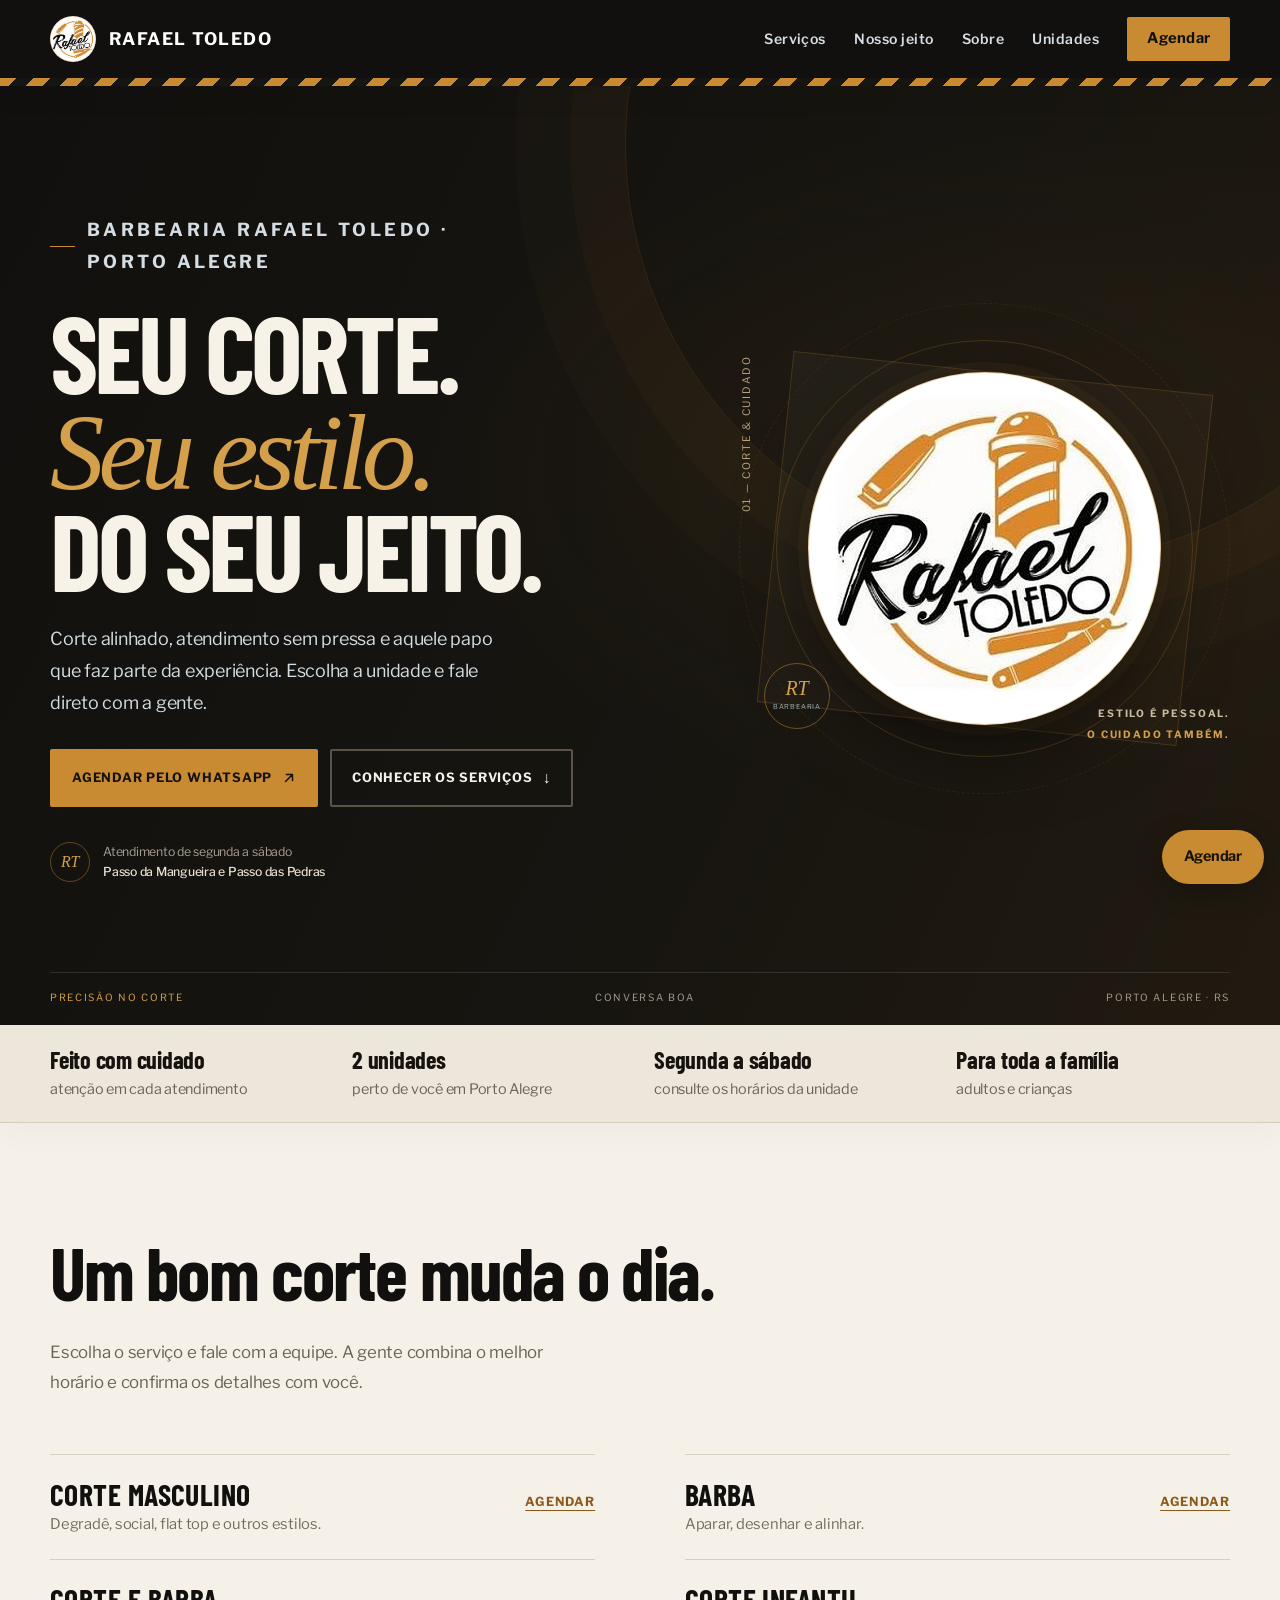
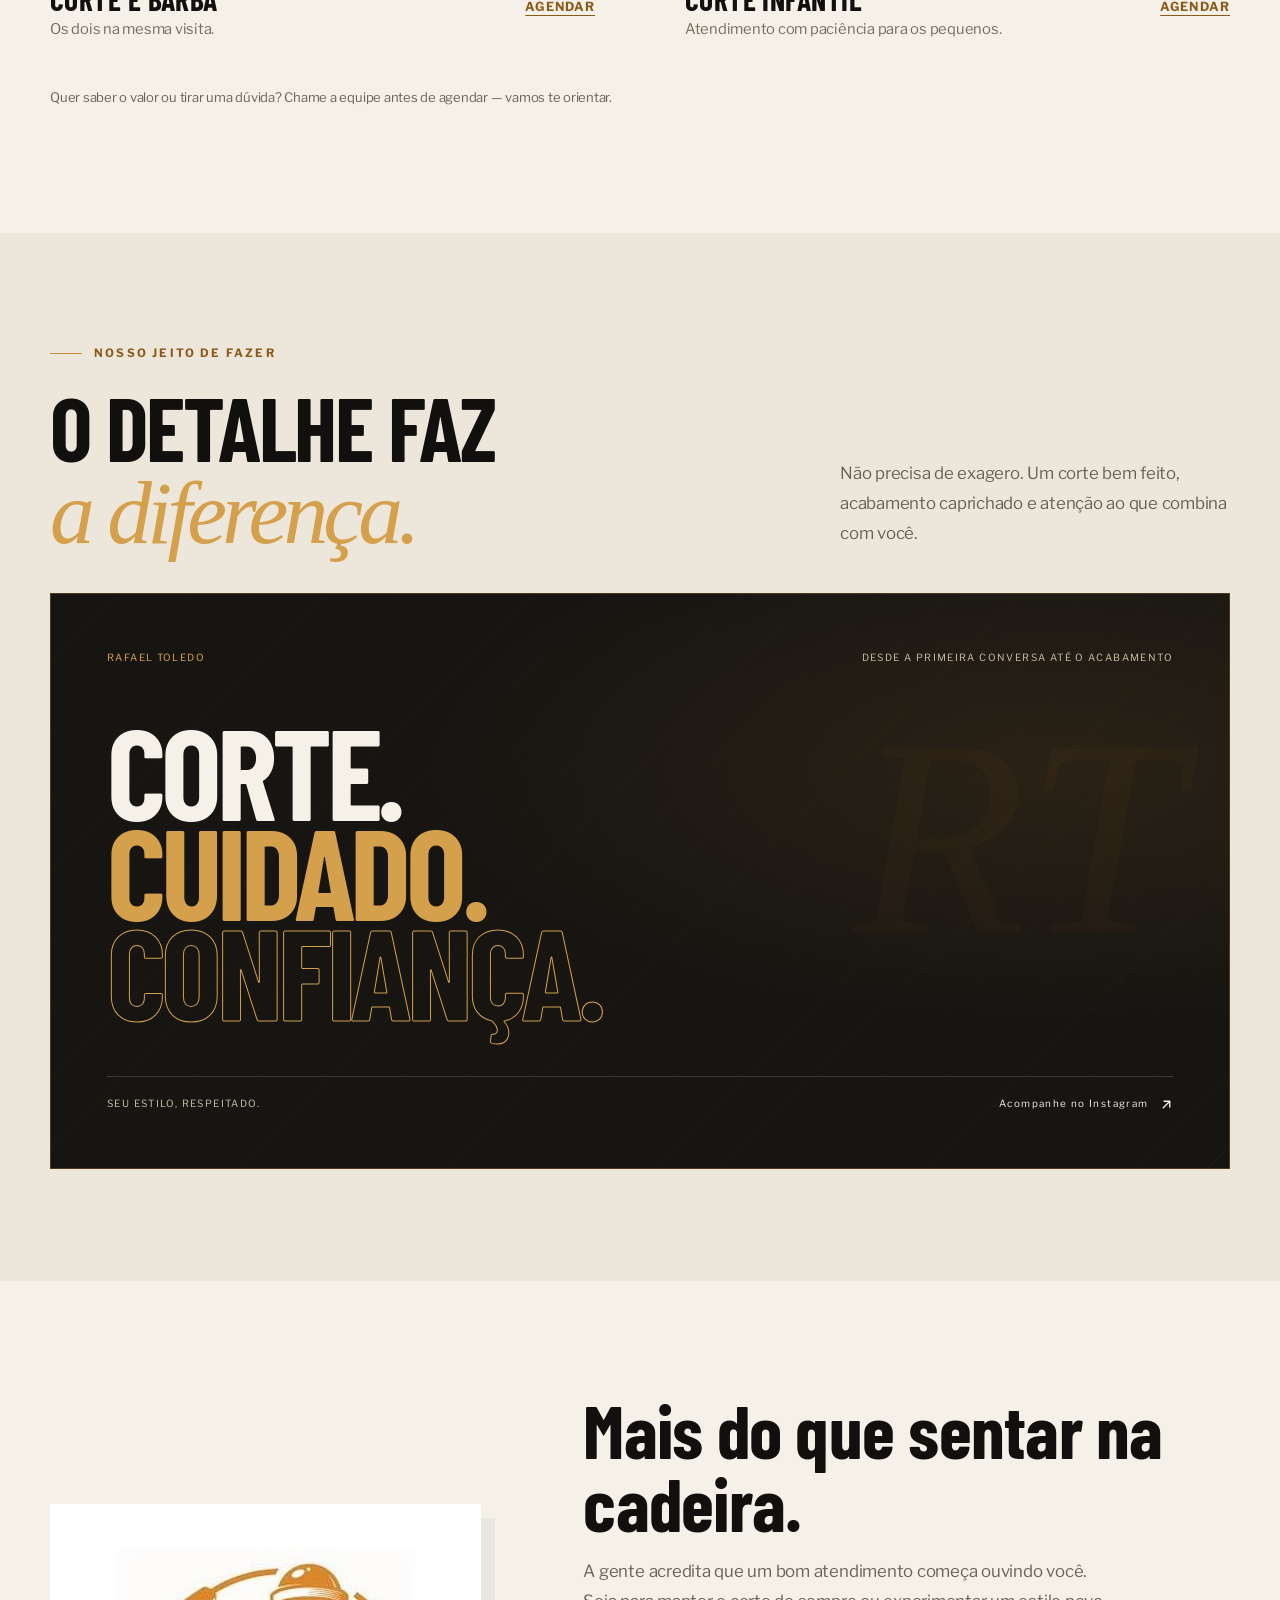
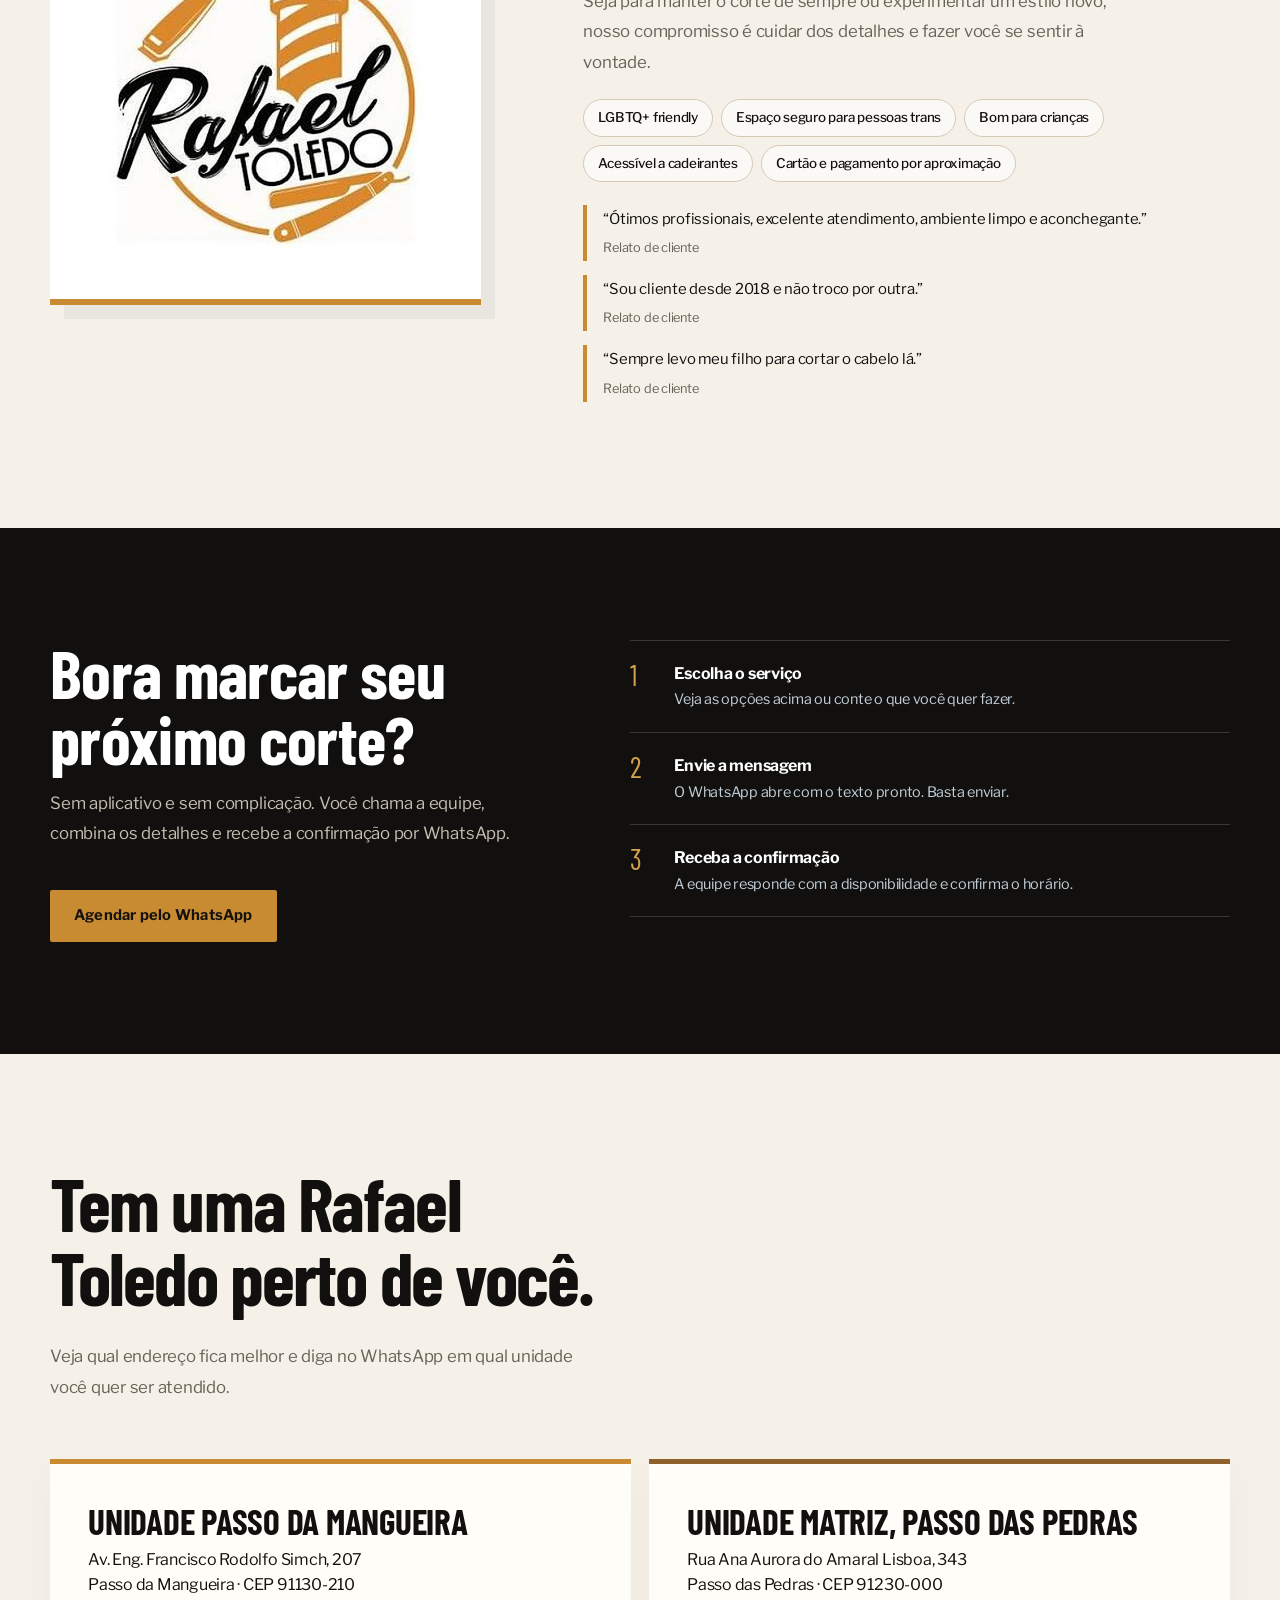
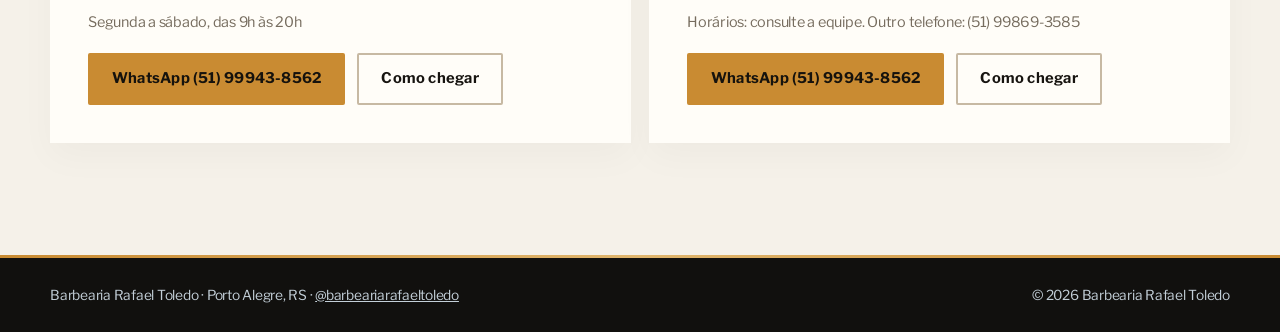
==== commit b586f705: "Fix mobile CTA arrow icon rendering" ====
--- a/index.html
+++ b/index.html
@@ -216,7 +216,8 @@
 /* Intentional, editorial motion: no stock photography or decorative overload. */
 @keyframes introRise{from{opacity:0;transform:translateY(28px);filter:blur(5px)}to{opacity:1;transform:translateY(0);filter:blur(0)}}@keyframes introFade{from{opacity:0}to{opacity:1}}@keyframes logoFloat{0%,100%{transform:translateY(0) rotate(-1deg)}50%{transform:translateY(-9px) rotate(1deg)}}@keyframes ringTurn{to{transform:rotate(360deg)}}
 .js-ready .hero-copy .eyebrow{animation:introRise .7s .08s both}.js-ready .hero h1{animation:introRise .85s .18s both}.js-ready .hero-desc{animation:introRise .8s .32s both}.js-ready .hero .acts{animation:introRise .8s .45s both}.js-ready .hero-meta{animation:introFade .9s .65s both}.js-ready .hero-art{animation:introFade 1.1s .25s both}.js-ready .hero-bottomline{animation:introFade .9s .7s both}
-.reveal{opacity:0;transform:translateY(26px);filter:blur(2px);transition:opacity .75s ease,transform .8s cubic-bezier(.2,.75,.2,1),filter .75s ease}.reveal.is-visible{opacity:1;transform:translateY(0);filter:blur(0)}.row.reveal:nth-child(2),.book ol li.reveal:nth-child(2){transition-delay:.07s}.row.reveal:nth-child(3),.book ol li.reveal:nth-child(3){transition-delay:.14s}.row.reveal:nth-child(4){transition-delay:.21s}.btn{position:relative;overflow:hidden}.btn:after{content:"";position:absolute;inset:0;background:linear-gradient(110deg,transparent 20%,#ffffff30 48%,transparent 72%);transform:translateX(-120%);transition:transform .55s ease}.btn:hover:after{transform:translateX(120%)}
+.reveal{opacity:0;transform:translateY(26px);filter:blur(2px);transition:opacity .75s ease,transform .8s cubic-bezier(.2,.75,.2,1),filter .75s ease}.reveal.is-visible{opacity:1;transform:translateY(0);filter:blur(0)}.row.reveal:nth-child(2),.book ol li.reveal:nth-child(2){transition-delay:.07s}.row.reveal:nth-child(3),.book ol li.reveal:nth-child(3){transition-delay:.14s}.row.reveal:nth-child(4){transition-delay:.21s}.arrow-icon{display:inline-block;width:14px;height:14px;flex:0 0 14px;margin-left:10px;vertical-align:middle;fill:none;stroke:currentColor;stroke-width:1.7;stroke-linecap:round;stroke-linejoin:round}.craft-arrow{margin-left:8px;width:13px;height:13px;flex-basis:13px;}
+.btn{position:relative;overflow:hidden}.btn:after{content:"";position:absolute;inset:0;background:linear-gradient(110deg,transparent 20%,#ffffff30 48%,transparent 72%);transform:translateX(-120%);transition:transform .55s ease}.btn:hover:after{transform:translateX(120%)}
 @media(max-width:860px){:root{--page:calc(100% - 36px)}.hero-in{grid-template-columns:1fr;min-height:0;padding-block:66px 44px;gap:44px}.hero-copy{max-width:700px}.hero h1{font-size:clamp(4rem,13vw,7rem)}.hero-art{min-height:340px;max-width:620px;width:100%;margin:auto}.hero-art img{width:min(58%,320px)}.art-ring-one{width:68%}.art-ring-two{width:80%}.art-number{left:6%}.art-caption{right:7%}.art-stamp{left:9%;bottom:4%}.hero-bottomline{flex-wrap:wrap}.brand-section .head{align-items:start}.craft-panel{min-height:300px}}
 @media(max-width:520px){:root{--page:calc(100% - 32px)}.nav{height:68px}.brand{font-size:.92rem;letter-spacing:.05em}.brand img{width:38px;height:38px}.hero-in{padding-top:48px;gap:35px}.eyebrow{font-size:.58rem;letter-spacing:.13em;gap:8px;margin-bottom:20px}.eyebrow span{width:22px}.hero h1{font-size:clamp(3.55rem,16vw,5rem);line-height:.9;margin-bottom:21px}.hero-desc{font-size:.96rem;line-height:1.75}.hero .acts{display:grid;grid-template-columns:1fr;gap:10px;margin-top:24px}.hero .acts .btn{width:100%;justify-content:space-between}.hero-meta{margin-top:26px;font-size:.7rem}.hero-art{min-height:290px}.hero-art img{width:min(62%,245px);padding:8px}.art-number{font-size:.52rem;left:0}.art-caption{font-size:.48rem;right:0;bottom:2%}.art-stamp{width:48px;height:48px;font-size:.95rem;left:4%;bottom:5%}.art-stamp small{font-size:.33rem}.hero-bottomline{font-size:.48rem;letter-spacing:.1em;gap:10px}.proof ul{grid-template-columns:1fr 1fr;gap:0 12px}.proof li{min-width:0;padding:16px 0;font-size:.72rem}.proof b{font-size:1.18rem}.head{gap:12px}.head h2{font-size:clamp(2.7rem,12vw,3.7rem)}.svc{grid-template-columns:1fr}.row{padding:20px 0}.row h3{font-size:1.7rem}.row p{font-size:.86rem}.brand-section h2{font-size:clamp(3rem,14vw,4.5rem)}.brand-section .lead{font-size:.94rem}.craft-panel{padding:22px 18px;min-height:270px}.craft-top,.craft-bottom{font-size:.49rem;letter-spacing:.08em;gap:12px}.craft-top span:last-child{max-width:52%;text-align:right}.craft-word{font-size:clamp(3.7rem,17vw,5.4rem);margin:44px 0}.craft-bottom{align-items:flex-start;flex-direction:column}.about{grid-template-columns:1fr;gap:28px}.about .logo{max-width:300px}.about h2{font-size:clamp(2.7rem,12vw,3.5rem)}.tags li{font-size:.72rem}.book{grid-template-columns:1fr}.book .btn{width:100%}.units{grid-template-columns:1fr}.card .acts{display:grid;grid-template-columns:1fr}.card .acts .btn{width:100%}footer .wrap{padding-bottom:90px}.fwa{right:12px;bottom:calc(12px + env(safe-area-inset-bottom,0px))}}
 @media(prefers-reduced-motion:reduce){.hero-art img{animation:none}.art-ring-one,.art-ring-two{animation:none}.js-ready .hero-copy .eyebrow,.js-ready .hero h1,.js-ready .hero-desc,.js-ready .hero .acts,.js-ready .hero-meta,.js-ready .hero-art,.js-ready .hero-bottomline{animation:none}.reveal{opacity:1;transform:none;filter:none;transition:none}.btn:after{display:none}}
@@ -229,7 +230,7 @@
 <main>
 <div class="hero" id="inicio"><div class="hero-in">
 <div class="hero-copy"><p class="eyebrow"><span></span> BARBEARIA RAFAEL TOLEDO · PORTO ALEGRE</p><h1>Seu corte.<br><em>Seu estilo.</em><br>Do seu jeito.</h1><p class="hero-desc">Corte alinhado, atendimento sem pressa e aquele papo que faz parte da experiência. Escolha a unidade e fale direto com a gente.</p>
-<div class="acts"><a class="btn btn-o" href="https://wa.me/5551999438562?text=Ol%C3%A1%21%20Vim%20pelo%20site%20e%20gostaria%20de%20agendar%20um%20hor%C3%A1rio." target="_blank" rel="noopener noreferrer">Agendar pelo WhatsApp <span aria-hidden="true">↗</span></a><a class="btn btn-l" href="#servicos">Conhecer os serviços <span aria-hidden="true">↓</span></a></div>
+<div class="acts"><a class="btn btn-o" href="https://wa.me/5551999438562?text=Ol%C3%A1%21%20Vim%20pelo%20site%20e%20gostaria%20de%20agendar%20um%20hor%C3%A1rio." target="_blank" rel="noopener noreferrer">Agendar pelo WhatsApp <svg class="arrow-icon" viewBox="0 0 16 16" aria-hidden="true" focusable="false"><path d="M4 12 12 4M5 4h7v7"/></svg></a><a class="btn btn-l" href="#servicos">Conhecer os serviços <span aria-hidden="true">↓</span></a></div>
 <div class="hero-meta"><span class="meta-mark">RT</span><span>Atendimento de segunda a sábado<br><b>Passo da Mangueira e Passo das Pedras</b></span></div></div>
 <div class="hero-art" aria-label="Identidade visual da Barbearia Rafael Toledo"><div class="art-ring art-ring-one"></div><div class="art-ring art-ring-two"></div><div class="art-number">01 <i>—</i> CORTE & CUIDADO</div><img src="images/logo.webp" width="634" height="606" fetchpriority="high" alt="Logo da Barbearia Rafael Toledo"><div class="art-caption"><span>ESTILO É PESSOAL.</span><span>O CUIDADO TAMBÉM.</span></div><div class="art-stamp" aria-hidden="true">RT<br><small>BARBEARIA</small></div></div>
 </div><div class="hero-bottomline"><span>PRECISÃO NO CORTE</span><span>CONVERSA BOA</span><span>PORTO ALEGRE · RS</span></div></div>
@@ -243,7 +244,7 @@
 <div class="row"><div><h3>Corte infantil</h3><p>Atendimento com paciência para os pequenos.</p></div><a class="tl" href="https://wa.me/5551999438562?text=Ol%C3%A1%21%20Vim%20pelo%20site%20e%20gostaria%20de%20agendar%20um%20corte%20infantil." target="_blank" rel="noopener noreferrer">Agendar</a></div>
 </div><p class="note">Quer saber o valor ou tirar uma dúvida? Chame a equipe antes de agendar — vamos te orientar.</p></section>
 
-<section class="gal brand-section" id="galeria"><div class="wrap"><div class="head"><div><p class="eyebrow eyebrow-dark"><span></span> NOSSO JEITO DE FAZER</p><h2>O detalhe faz<br><em>a diferença.</em></h2></div><p class="lead">Não precisa de exagero. Um corte bem feito, acabamento caprichado e atenção ao que combina com você.</p></div><div class="craft-panel"><div class="craft-top"><span>RAFAEL TOLEDO</span><span>DESDE A PRIMEIRA CONVERSA ATÉ O ACABAMENTO</span></div><div class="craft-word" aria-label="Corte. Cuidado. Confiança."><span>CORTE.</span><span>CUIDADO.</span><span class="outline-word">CONFIANÇA.</span></div><div class="craft-bottom"><span>SEU ESTILO, RESPEITADO.</span><a href="https://www.instagram.com/barbeariarafaeltoledo/" target="_blank" rel="noopener noreferrer">Acompanhe no Instagram <b aria-hidden="true">↗</b></a></div><div class="craft-decoration" aria-hidden="true">RT</div></div></div></section>
+<section class="gal brand-section" id="galeria"><div class="wrap"><div class="head"><div><p class="eyebrow eyebrow-dark"><span></span> NOSSO JEITO DE FAZER</p><h2>O detalhe faz<br><em>a diferença.</em></h2></div><p class="lead">Não precisa de exagero. Um corte bem feito, acabamento caprichado e atenção ao que combina com você.</p></div><div class="craft-panel"><div class="craft-top"><span>RAFAEL TOLEDO</span><span>DESDE A PRIMEIRA CONVERSA ATÉ O ACABAMENTO</span></div><div class="craft-word" aria-label="Corte. Cuidado. Confiança."><span>CORTE.</span><span>CUIDADO.</span><span class="outline-word">CONFIANÇA.</span></div><div class="craft-bottom"><span>SEU ESTILO, RESPEITADO.</span><a href="https://www.instagram.com/barbeariarafaeltoledo/" target="_blank" rel="noopener noreferrer">Acompanhe no Instagram <svg class="arrow-icon craft-arrow" viewBox="0 0 16 16" aria-hidden="true" focusable="false"><path d="M4 12 12 4M5 4h7v7"/></svg></a></div><div class="craft-decoration" aria-hidden="true">RT</div></div></div></section>
 
 <section class="wrap about" id="sobre"><div class="logo"><img src="images/logo.webp" loading="lazy" alt="Logo da Barbearia Rafael Toledo, com poste de barbeiro, tesoura e navalha"></div>
 <div><h2>Mais do que sentar na cadeira.</h2><p class="lead">A gente acredita que um bom atendimento começa ouvindo você. Seja para manter o corte de sempre ou experimentar um estilo novo, nosso compromisso é cuidar dos detalhes e fazer você se sentir à vontade.</p>
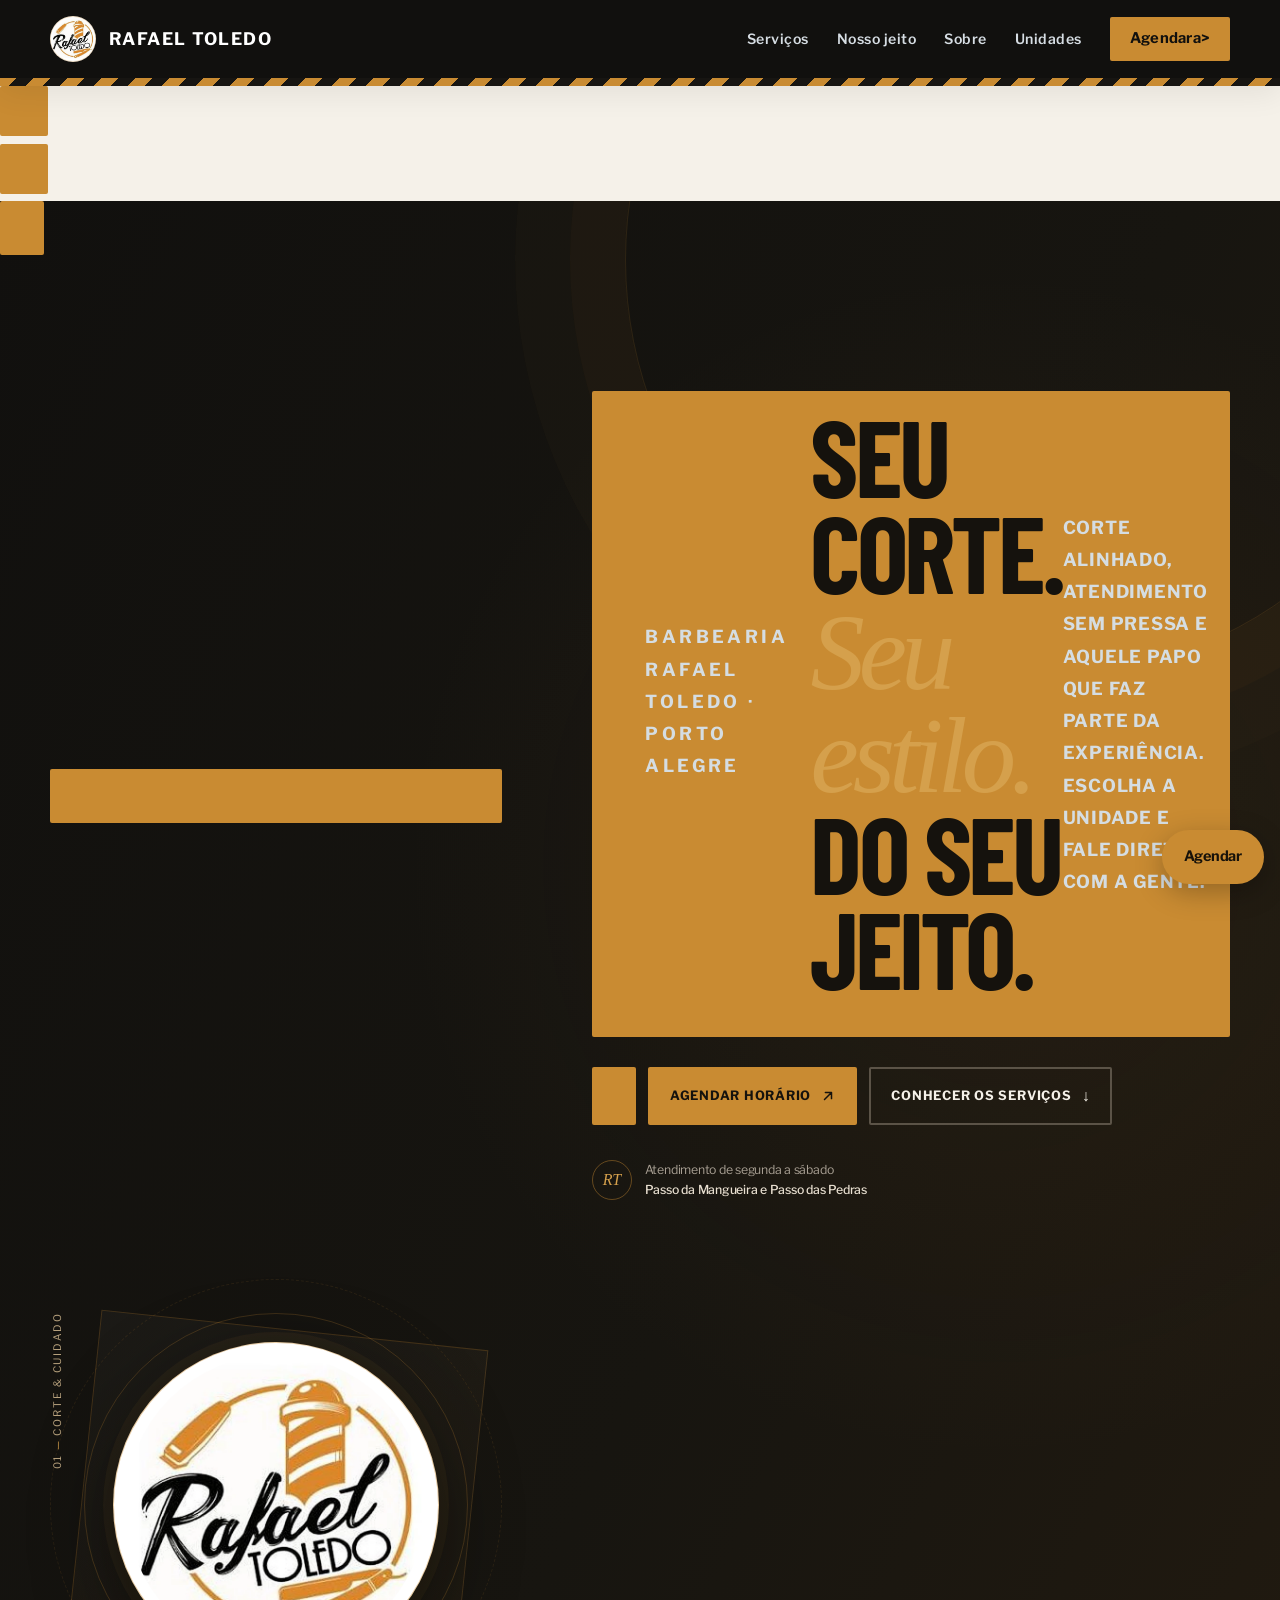
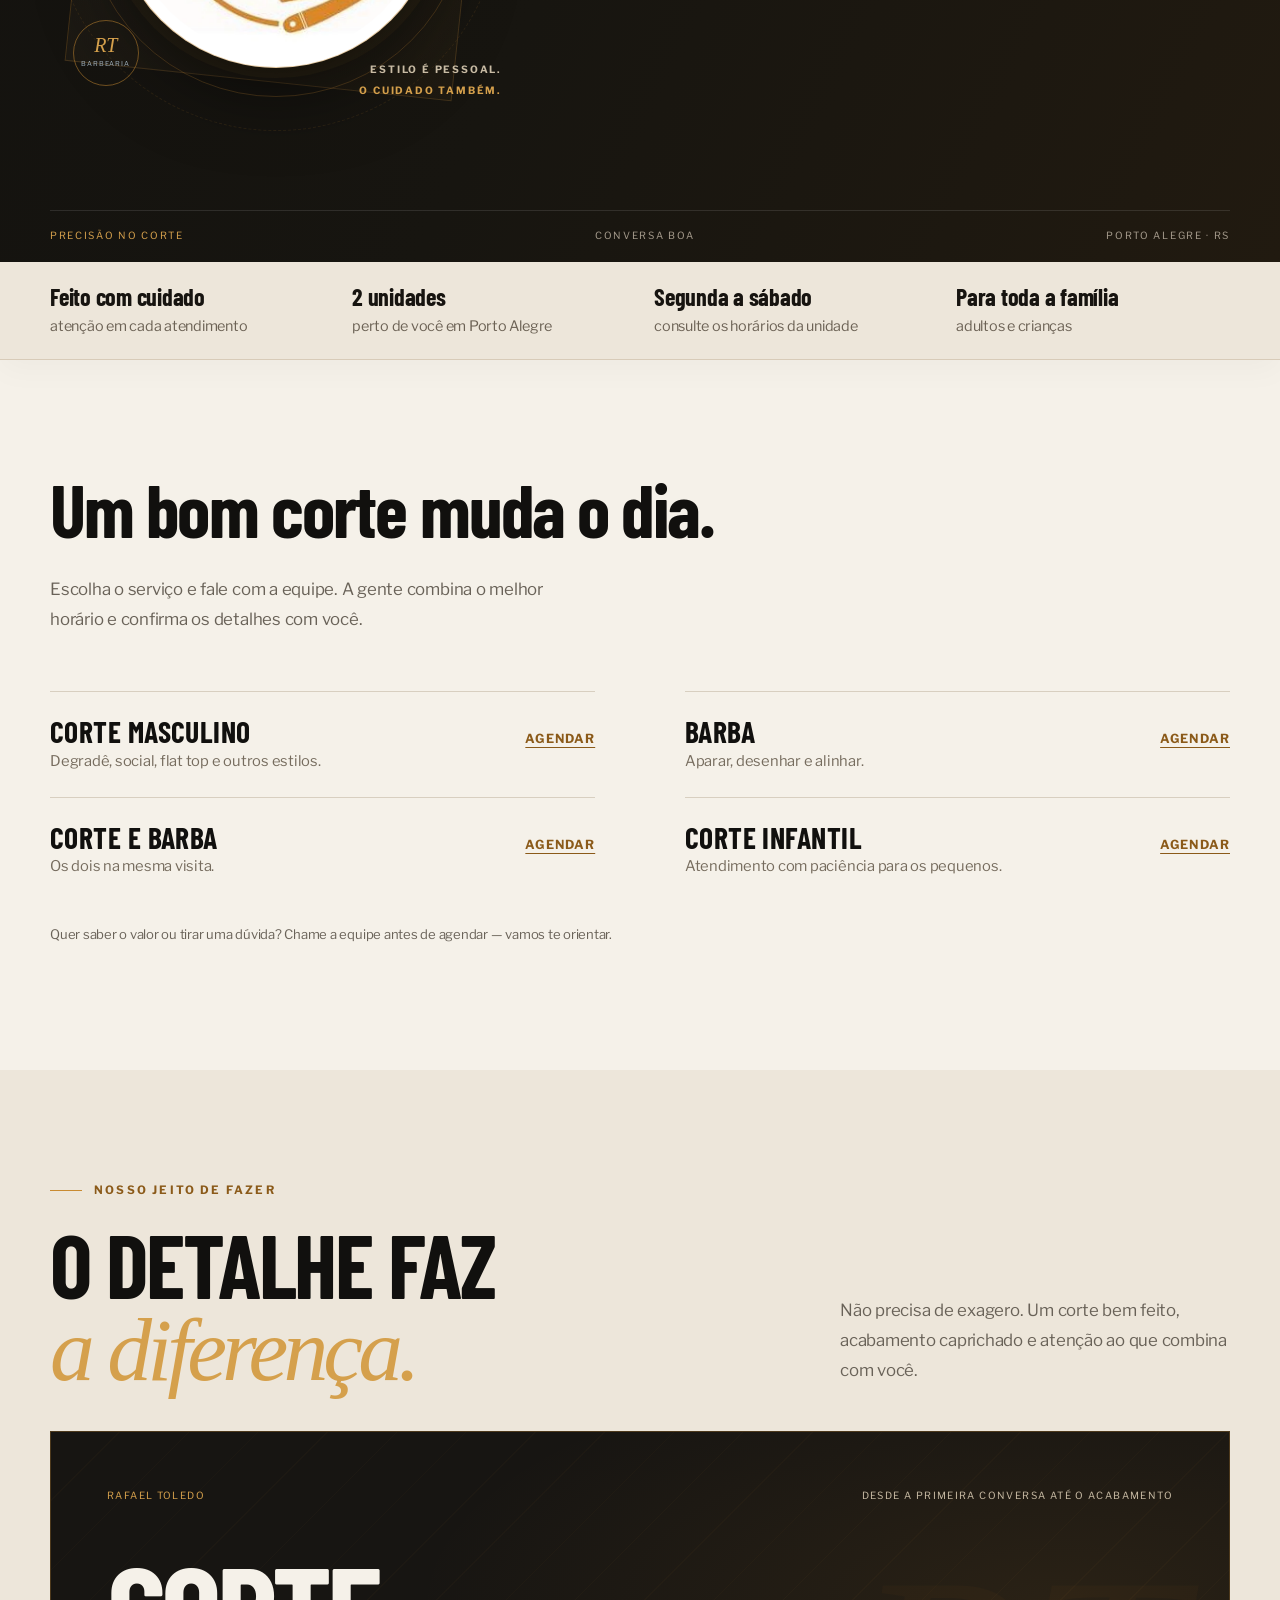
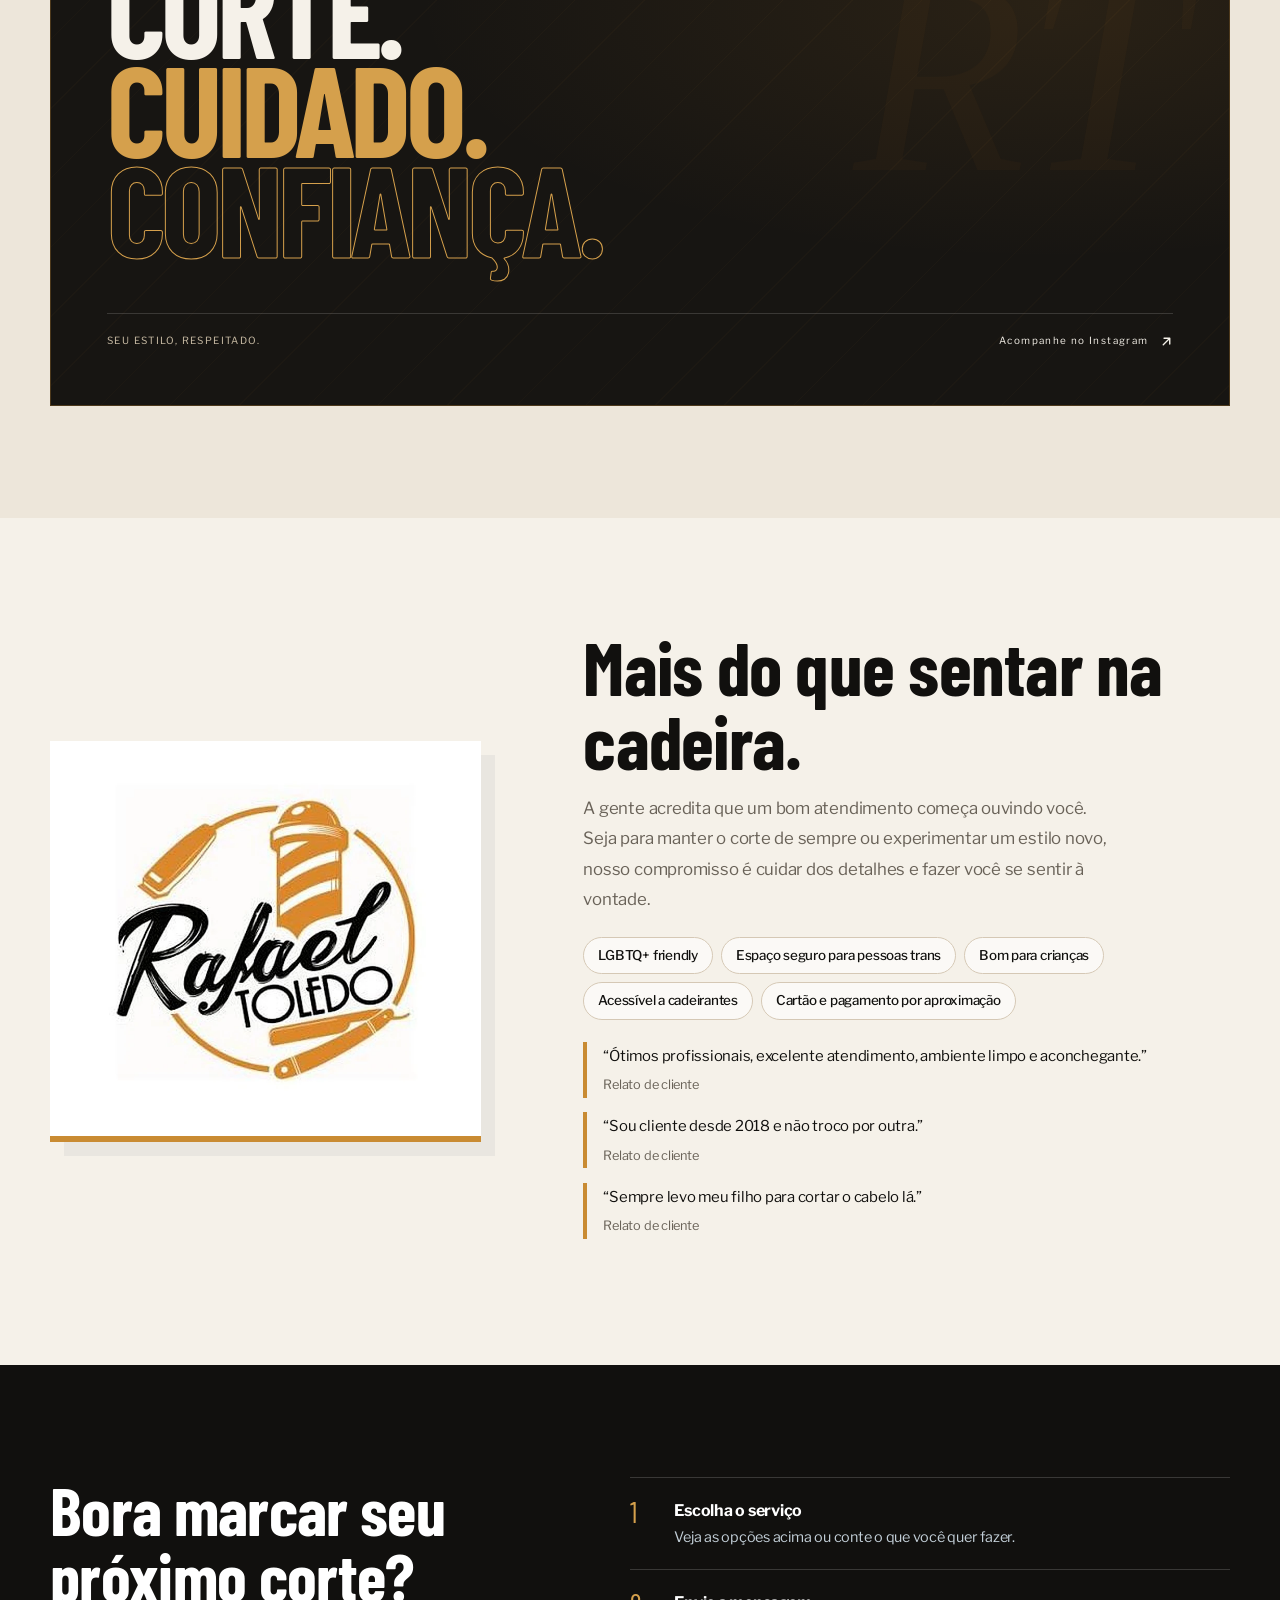
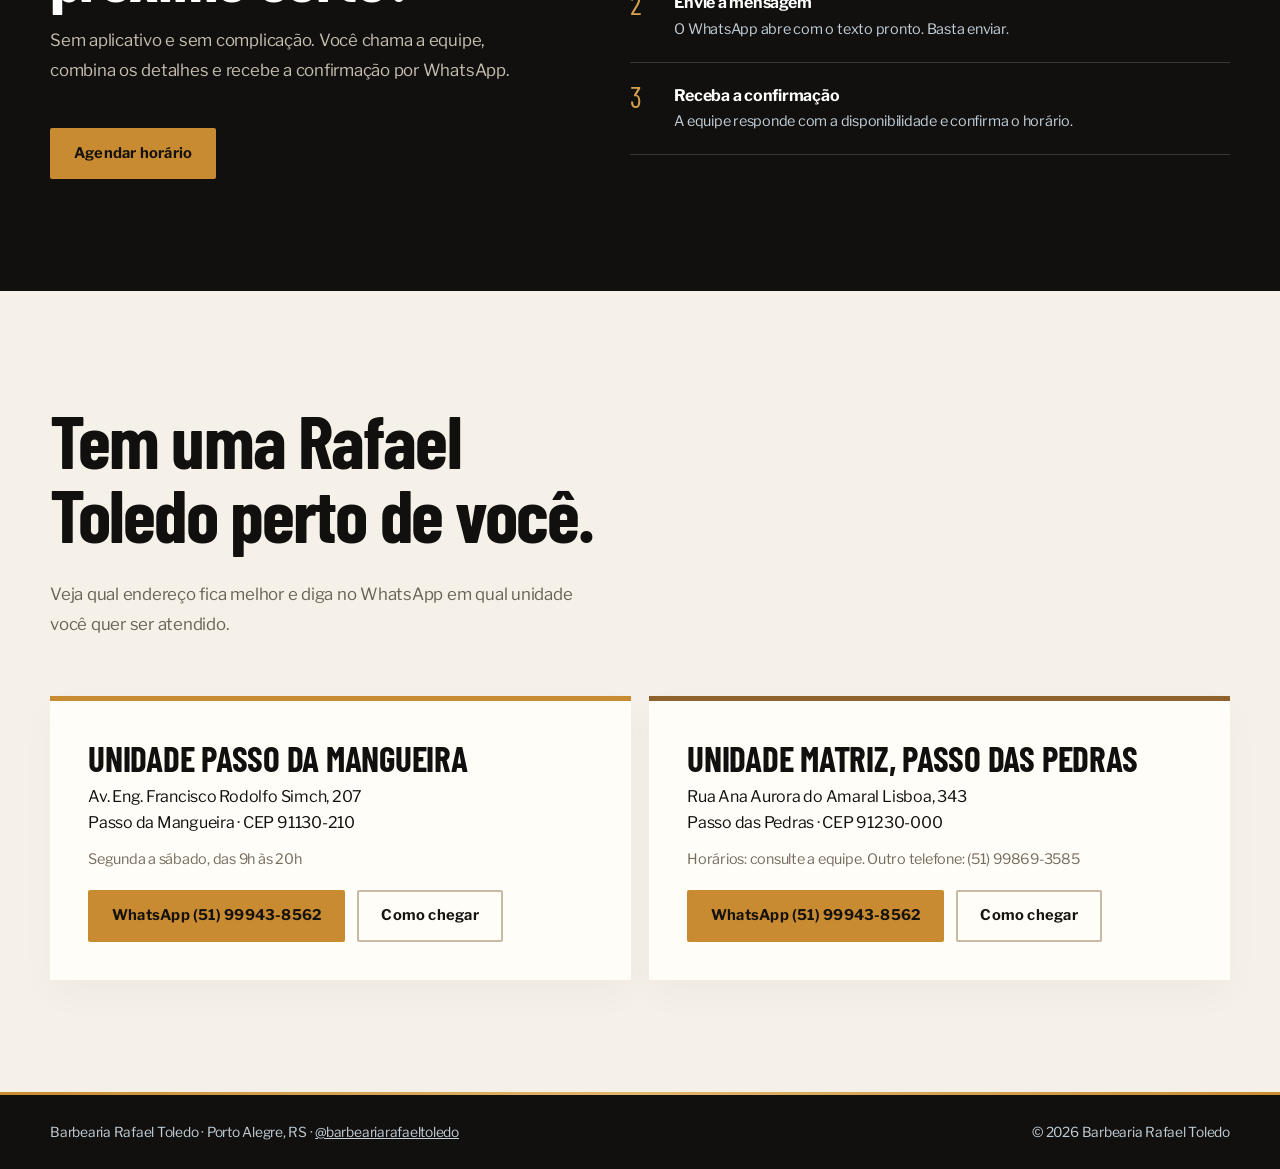
==== commit 7101b078: "Direciona botões de agendamento para página de pré-agendamento" ====
--- a/index.html
+++ b/index.html
@@ -226,11 +226,11 @@
 </head>
 <body>
 <header><div class="nav"><a class="brand" href="#inicio" aria-label="Barbearia Rafael Toledo, início"><img src="images/logo.webp" alt="" width="44" height="44">Rafael Toledo</a>
-<button class="menu-toggle" type="button" aria-expanded="false" aria-controls="primary-nav" aria-label="Abrir menu"><span></span><span></span></button><nav id="primary-nav" aria-label="Principal"><a href="#servicos">Serviços</a><a href="#galeria">Nosso jeito</a><a href="#sobre">Sobre</a><a href="#unidades">Unidades</a><a class="btn btn-o" href="https://wa.me/5551999438562?text=Ol%C3%A1%21%20Vim%20pelo%20site%20e%20gostaria%20de%20agendar%20um%20hor%C3%A1rio." target="_blank" rel="noopener noreferrer">Agendar</a></nav></div><div class="pole"></div></header>
+<button class="menu-toggle" type="button" aria-expanded="false" aria-controls="primary-nav" aria-label="Abrir menu"><span></span><span></span></button><nav id="primary-nav" aria-label="Principal"><a href="#servicos">Serviços</a><a href="#galeria">Nosso jeito</a><a href="#sobre">Sobre</a><a href="#unidades">Unidades</a><a class="btn btn-o" href="agendamento.html">Agendara></nav></div><div class="pole"></div></header>
 <main>
 <div class="hero" id="inicio"><div class="hero-in">
 <div class="hero-copy"><p class="eyebrow"><span></span> BARBEARIA RAFAEL TOLEDO · PORTO ALEGRE</p><h1>Seu corte.<br><em>Seu estilo.</em><br>Do seu jeito.</h1><p class="hero-desc">Corte alinhado, atendimento sem pressa e aquele papo que faz parte da experiência. Escolha a unidade e fale direto com a gente.</p>
-<div class="acts"><a class="btn btn-o" href="https://wa.me/5551999438562?text=Ol%C3%A1%21%20Vim%20pelo%20site%20e%20gostaria%20de%20agendar%20um%20hor%C3%A1rio." target="_blank" rel="noopener noreferrer">Agendar pelo WhatsApp <svg class="arrow-icon" viewBox="0 0 16 16" aria-hidden="true" focusable="false"><path d="M4 12 12 4M5 4h7v7"/></svg></a><a class="btn btn-l" href="#servicos">Conhecer os serviços <span aria-hidden="true">↓</span></a></div>
+<div class="acts"><a class="btn btn-o" href="agendamento.html">Agendar horário <svg class="arrow-icon" viewBox="0 0 16 16" aria-hidden="true" focusable="false"><path d="M4 12 12 4M5 4h7v7"/></svg></a><a class="btn btn-l" href="#servicos">Conhecer os serviços <span aria-hidden="true">↓</span></a></div>
 <div class="hero-meta"><span class="meta-mark">RT</span><span>Atendimento de segunda a sábado<br><b>Passo da Mangueira e Passo das Pedras</b></span></div></div>
 <div class="hero-art" aria-label="Identidade visual da Barbearia Rafael Toledo"><div class="art-ring art-ring-one"></div><div class="art-ring art-ring-two"></div><div class="art-number">01 <i>—</i> CORTE & CUIDADO</div><img src="images/logo.webp" width="634" height="606" fetchpriority="high" alt="Logo da Barbearia Rafael Toledo"><div class="art-caption"><span>ESTILO É PESSOAL.</span><span>O CUIDADO TAMBÉM.</span></div><div class="art-stamp" aria-hidden="true">RT<br><small>BARBEARIA</small></div></div>
 </div><div class="hero-bottomline"><span>PRECISÃO NO CORTE</span><span>CONVERSA BOA</span><span>PORTO ALEGRE · RS</span></div></div>
@@ -238,10 +238,10 @@
 
 <section class="wrap" id="servicos"><div class="head"><h2>Um bom corte muda o dia.</h2><p class="lead">Escolha o serviço e fale com a equipe. A gente combina o melhor horário e confirma os detalhes com você.</p></div>
 <div class="svc">
-<div class="row"><div><h3>Corte masculino</h3><p>Degradê, social, flat top e outros estilos.</p></div><a class="tl" href="https://wa.me/5551999438562?text=Ol%C3%A1%21%20Vim%20pelo%20site%20e%20gostaria%20de%20agendar%20um%20corte%20masculino." target="_blank" rel="noopener noreferrer">Agendar</a></div>
-<div class="row"><div><h3>Barba</h3><p>Aparar, desenhar e alinhar.</p></div><a class="tl" href="https://wa.me/5551999438562?text=Ol%C3%A1%21%20Vim%20pelo%20site%20e%20gostaria%20de%20agendar%20barba." target="_blank" rel="noopener noreferrer">Agendar</a></div>
-<div class="row"><div><h3>Corte e barba</h3><p>Os dois na mesma visita.</p></div><a class="tl" href="https://wa.me/5551999438562?text=Ol%C3%A1%21%20Vim%20pelo%20site%20e%20gostaria%20de%20agendar%20corte%20e%20barba." target="_blank" rel="noopener noreferrer">Agendar</a></div>
-<div class="row"><div><h3>Corte infantil</h3><p>Atendimento com paciência para os pequenos.</p></div><a class="tl" href="https://wa.me/5551999438562?text=Ol%C3%A1%21%20Vim%20pelo%20site%20e%20gostaria%20de%20agendar%20um%20corte%20infantil." target="_blank" rel="noopener noreferrer">Agendar</a></div>
+<div class="row"><div><h3>Corte masculino</h3><p>Degradê, social, flat top e outros estilos.</p></div><a class="tl" href="agendamento.html">Agendar</a></div>
+<div class="row"><div><h3>Barba</h3><p>Aparar, desenhar e alinhar.</p></div><a class="tl" href="agendamento.html">Agendar</a></div>
+<div class="row"><div><h3>Corte e barba</h3><p>Os dois na mesma visita.</p></div><a class="tl" href="agendamento.html">Agendar</a></div>
+<div class="row"><div><h3>Corte infantil</h3><p>Atendimento com paciência para os pequenos.</p></div><a class="tl" href="agendamento.html">Agendar</a></div>
 </div><p class="note">Quer saber o valor ou tirar uma dúvida? Chame a equipe antes de agendar — vamos te orientar.</p></section>
 
 <section class="gal brand-section" id="galeria"><div class="wrap"><div class="head"><div><p class="eyebrow eyebrow-dark"><span></span> NOSSO JEITO DE FAZER</p><h2>O detalhe faz<br><em>a diferença.</em></h2></div><p class="lead">Não precisa de exagero. Um corte bem feito, acabamento caprichado e atenção ao que combina com você.</p></div><div class="craft-panel"><div class="craft-top"><span>RAFAEL TOLEDO</span><span>DESDE A PRIMEIRA CONVERSA ATÉ O ACABAMENTO</span></div><div class="craft-word" aria-label="Corte. Cuidado. Confiança."><span>CORTE.</span><span>CUIDADO.</span><span class="outline-word">CONFIANÇA.</span></div><div class="craft-bottom"><span>SEU ESTILO, RESPEITADO.</span><a href="https://www.instagram.com/barbeariarafaeltoledo/" target="_blank" rel="noopener noreferrer">Acompanhe no Instagram <svg class="arrow-icon craft-arrow" viewBox="0 0 16 16" aria-hidden="true" focusable="false"><path d="M4 12 12 4M5 4h7v7"/></svg></a></div><div class="craft-decoration" aria-hidden="true">RT</div></div></div></section>
@@ -253,7 +253,7 @@
 <blockquote>“Sou cliente desde 2018 e não troco por outra.”<cite>Relato de cliente</cite></blockquote>
 <blockquote>“Sempre levo meu filho para cortar o cabelo lá.”<cite>Relato de cliente</cite></blockquote></div></section>
 
-<section class="dark"><div class="wrap book"><div><h2>Bora marcar seu próximo corte?</h2><p class="lead">Sem aplicativo e sem complicação. Você chama a equipe, combina os detalhes e recebe a confirmação por WhatsApp.</p><a class="btn btn-o" href="https://wa.me/5551999438562?text=Ol%C3%A1%21%20Vim%20pelo%20site%20e%20gostaria%20de%20agendar%20um%20hor%C3%A1rio." target="_blank" rel="noopener noreferrer">Agendar pelo WhatsApp</a></div>
+<section class="dark"><div class="wrap book"><div><h2>Bora marcar seu próximo corte?</h2><p class="lead">Sem aplicativo e sem complicação. Você chama a equipe, combina os detalhes e recebe a confirmação por WhatsApp.</p><a class="btn btn-o" href="agendamento.html">Agendar horário</a></div>
 <ol><li><div><strong>Escolha o serviço</strong><span>Veja as opções acima ou conte o que você quer fazer.</span></div></li><li><div><strong>Envie a mensagem</strong><span>O WhatsApp abre com o texto pronto. Basta enviar.</span></div></li><li><div><strong>Receba a confirmação</strong><span>A equipe responde com a disponibilidade e confirma o horário.</span></div></li></ol></div></section>
 
 <section class="wrap" id="unidades"><div class="head"><h2>Tem uma Rafael Toledo perto de você.</h2><p class="lead">Veja qual endereço fica melhor e diga no WhatsApp em qual unidade você quer ser atendido.</p></div>
@@ -263,7 +263,7 @@
 </div></section>
 </main>
 <footer><div class="pole"></div><div class="wrap"><span>Barbearia Rafael Toledo · Porto Alegre, RS · <a href="https://www.instagram.com/barbeariarafaeltoledo/" target="_blank" rel="noopener noreferrer">@barbeariarafaeltoledo</a></span><span>© <span id="y">2026</span> Barbearia Rafael Toledo</span></div></footer>
-<a class="fwa" href="https://wa.me/5551999438562?text=Ol%C3%A1%21%20Vim%20pelo%20site%20e%20gostaria%20de%20agendar%20um%20hor%C3%A1rio." target="_blank" rel="noopener noreferrer" aria-label="Agendar pelo WhatsApp">Agendar</a>
+<a class="fwa" href="agendamento.html" aria-label="Agendar horário">Agendar</a>
 <script>
 document.documentElement.classList.add('js-ready');
 document.getElementById('y').textContent=new Date().getFullYear();
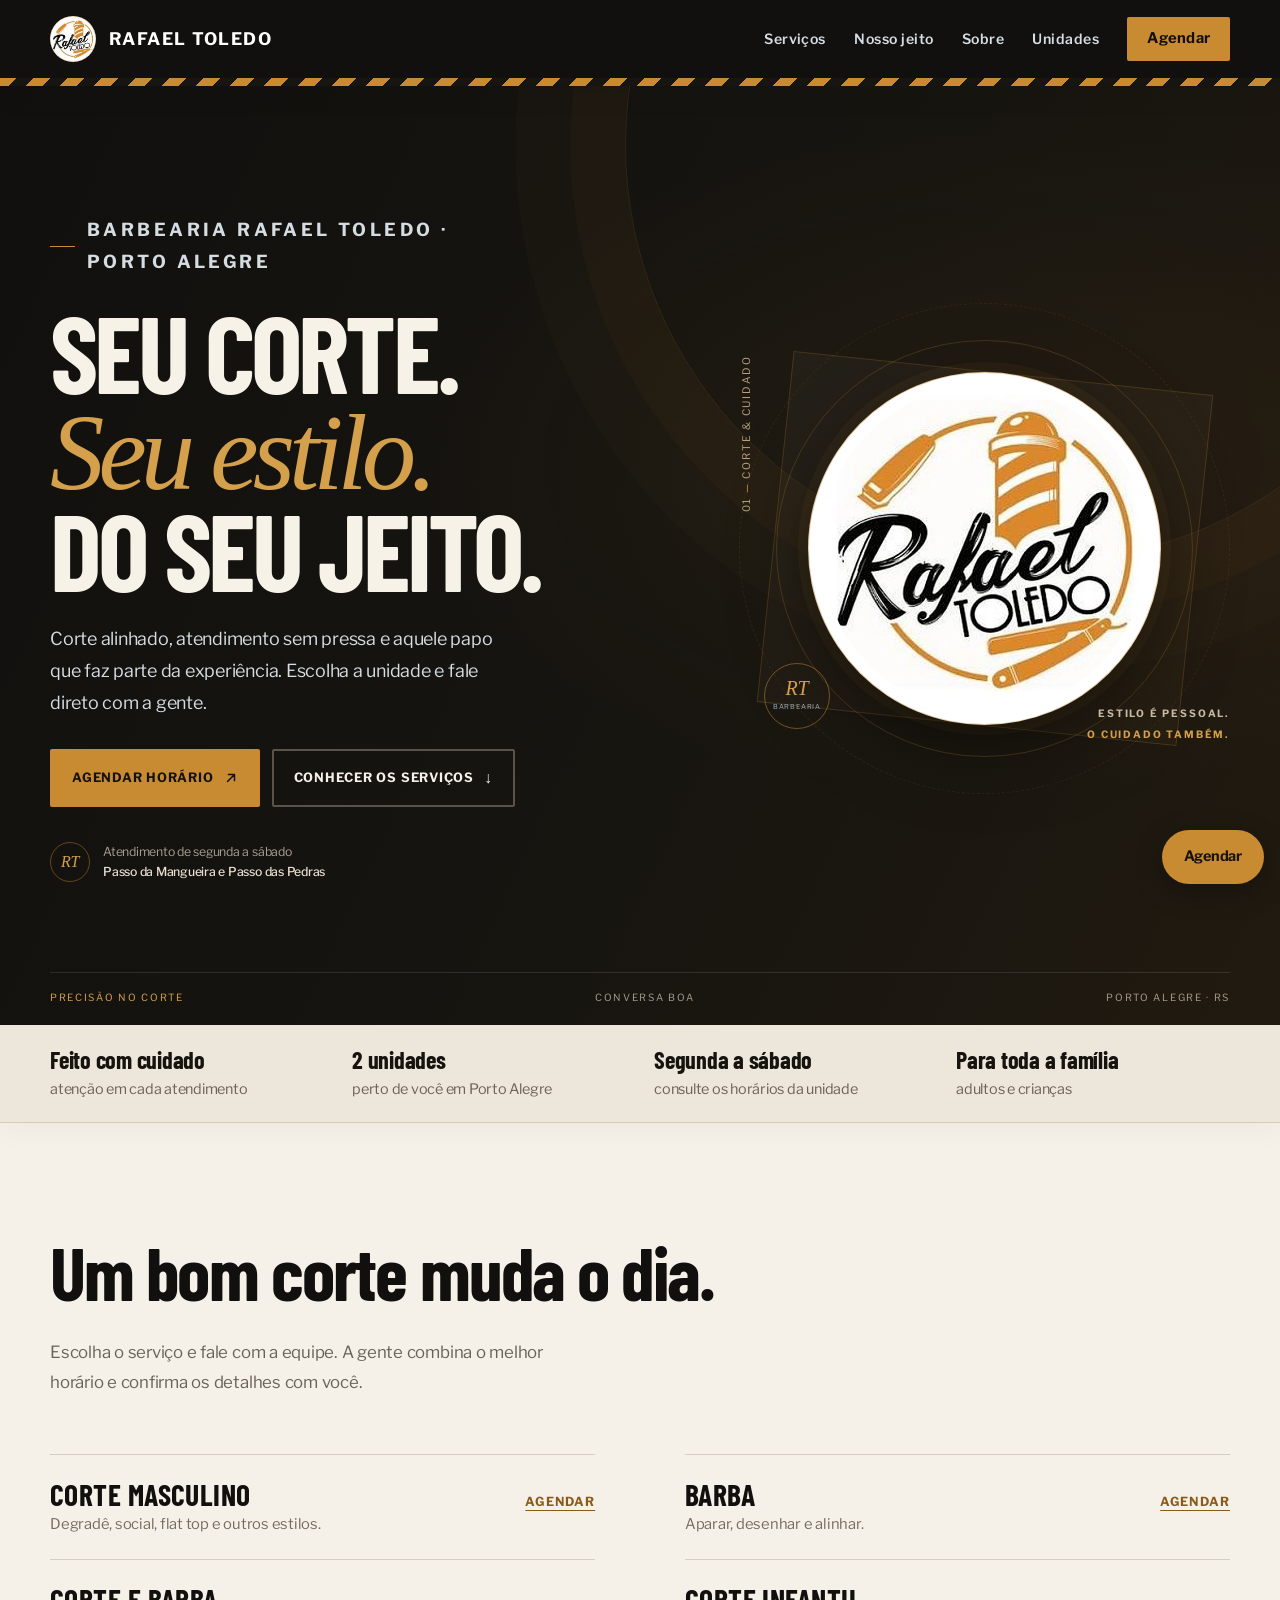
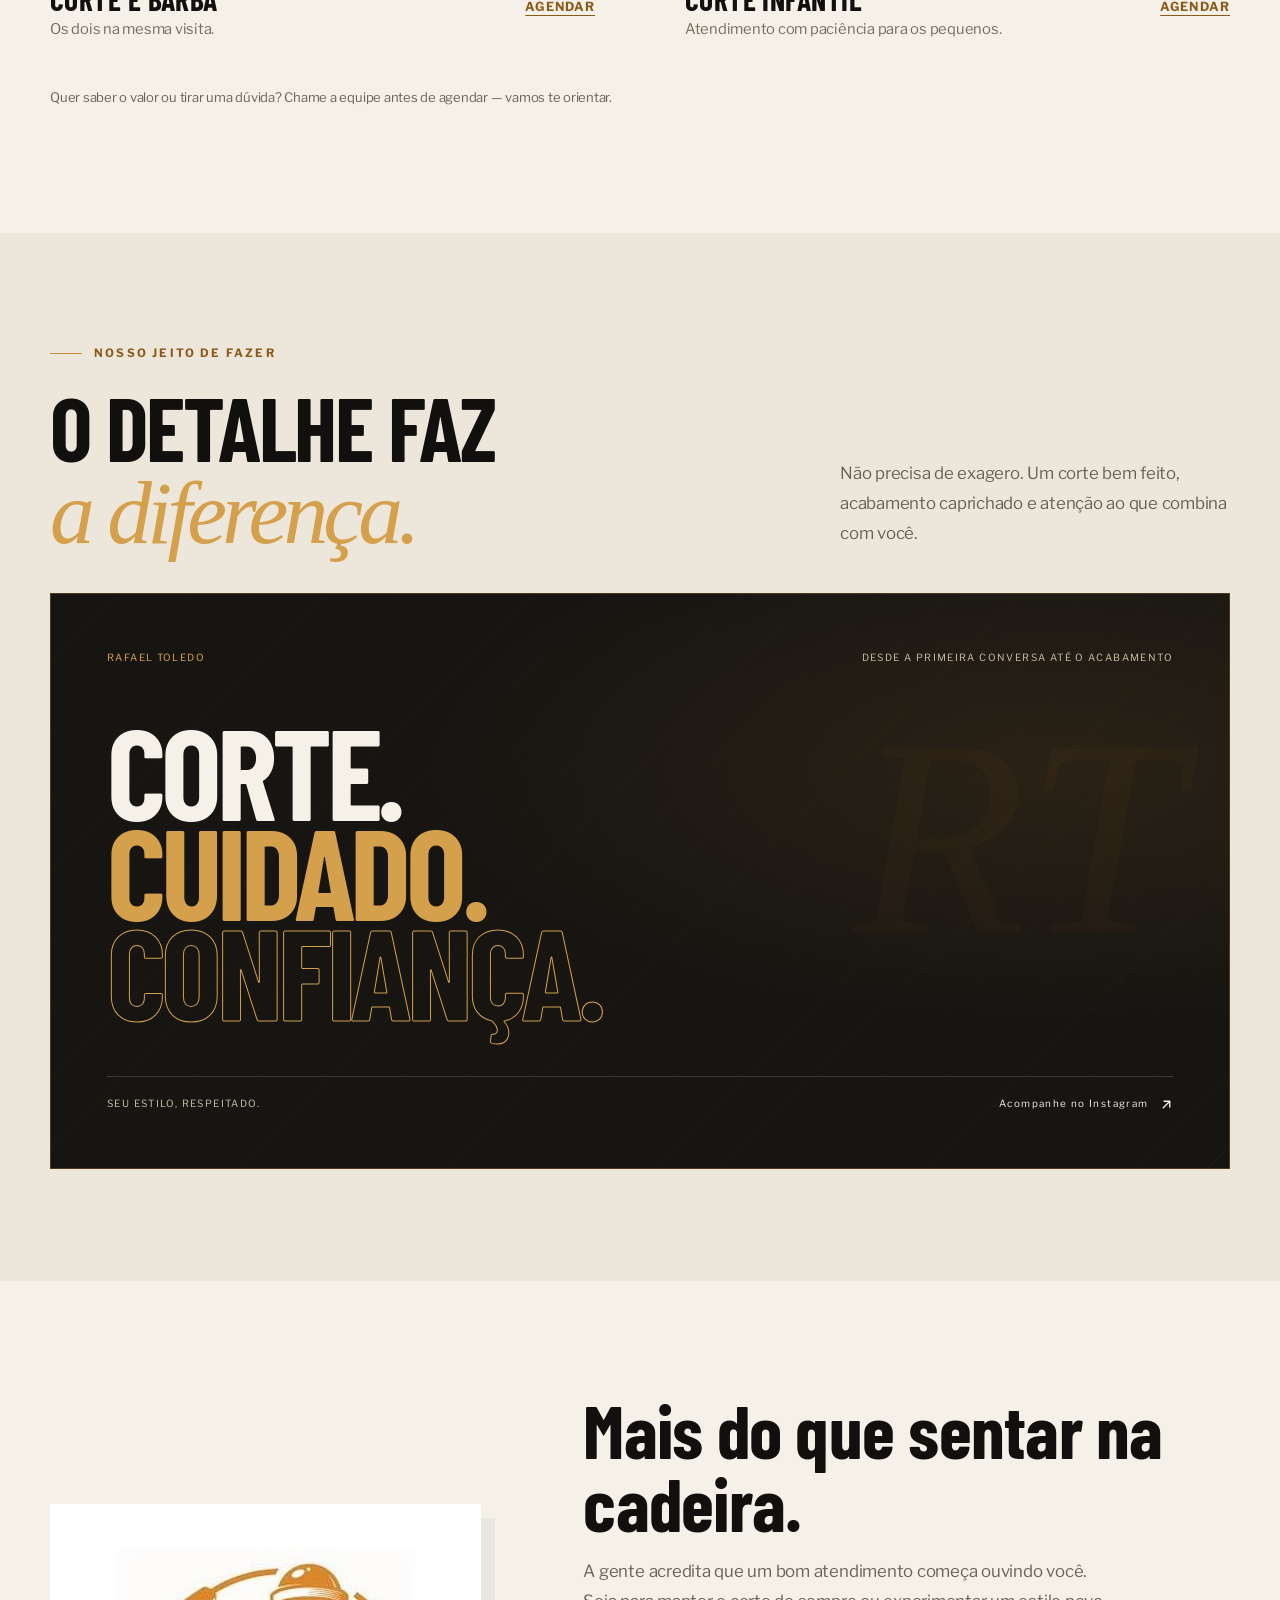
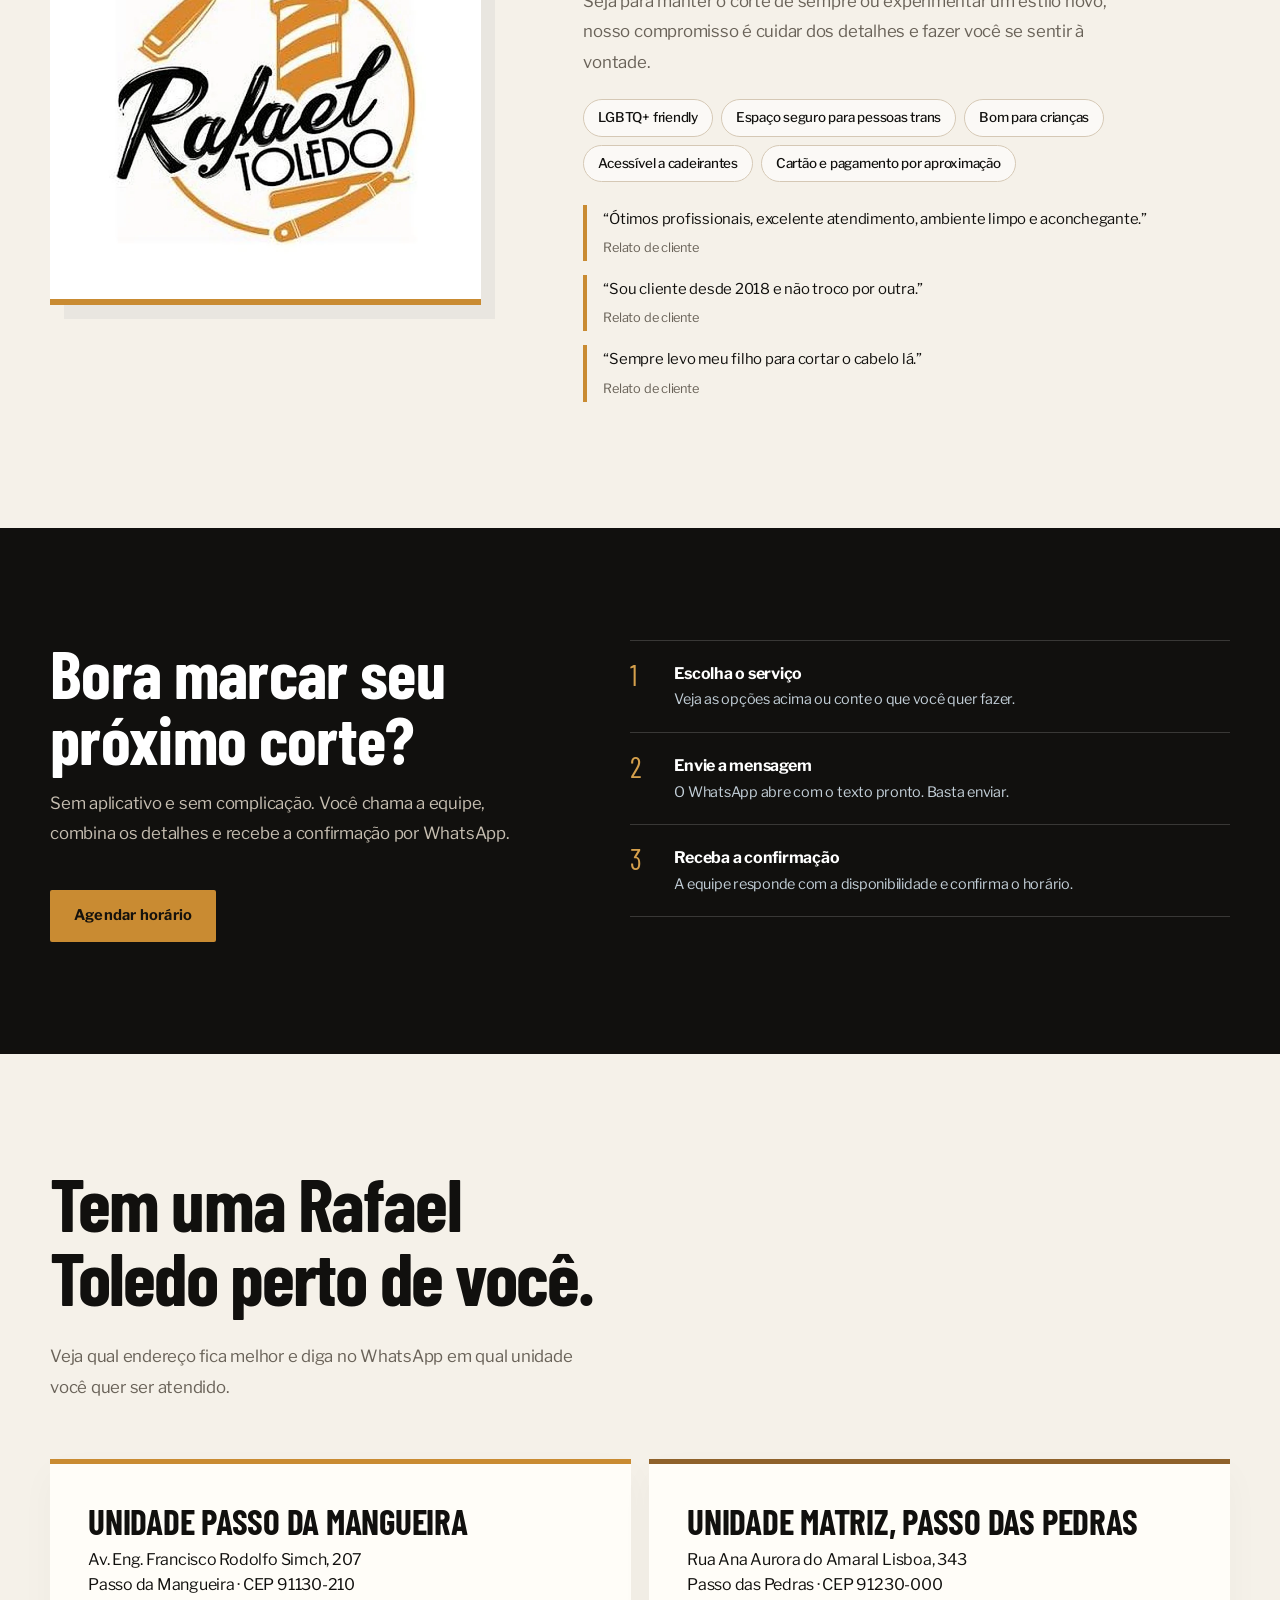
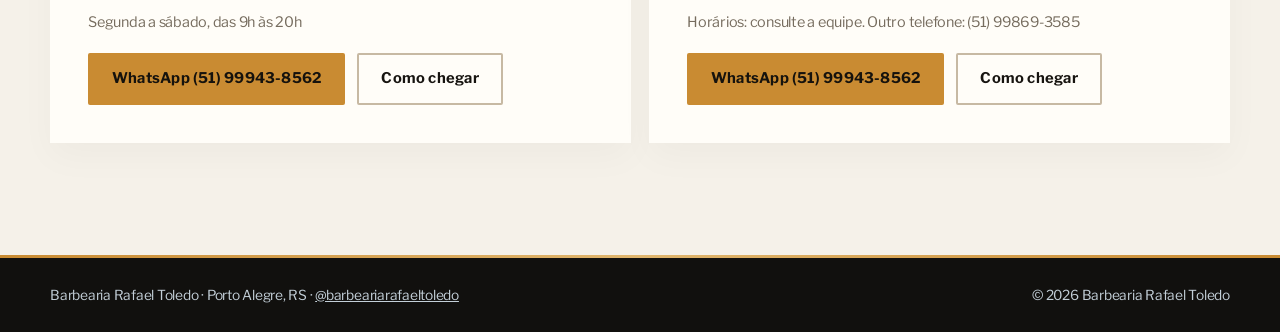
==== commit 3815295a: "Corrige fechamento do link Agendar no menu" ====
--- a/index.html
+++ b/index.html
@@ -222,11 +222,98 @@
 @media(max-width:520px){:root{--page:calc(100% - 32px)}.nav{height:68px}.brand{font-size:.92rem;letter-spacing:.05em}.brand img{width:38px;height:38px}.hero-in{padding-top:48px;gap:35px}.eyebrow{font-size:.58rem;letter-spacing:.13em;gap:8px;margin-bottom:20px}.eyebrow span{width:22px}.hero h1{font-size:clamp(3.55rem,16vw,5rem);line-height:.9;margin-bottom:21px}.hero-desc{font-size:.96rem;line-height:1.75}.hero .acts{display:grid;grid-template-columns:1fr;gap:10px;margin-top:24px}.hero .acts .btn{width:100%;justify-content:space-between}.hero-meta{margin-top:26px;font-size:.7rem}.hero-art{min-height:290px}.hero-art img{width:min(62%,245px);padding:8px}.art-number{font-size:.52rem;left:0}.art-caption{font-size:.48rem;right:0;bottom:2%}.art-stamp{width:48px;height:48px;font-size:.95rem;left:4%;bottom:5%}.art-stamp small{font-size:.33rem}.hero-bottomline{font-size:.48rem;letter-spacing:.1em;gap:10px}.proof ul{grid-template-columns:1fr 1fr;gap:0 12px}.proof li{min-width:0;padding:16px 0;font-size:.72rem}.proof b{font-size:1.18rem}.head{gap:12px}.head h2{font-size:clamp(2.7rem,12vw,3.7rem)}.svc{grid-template-columns:1fr}.row{padding:20px 0}.row h3{font-size:1.7rem}.row p{font-size:.86rem}.brand-section h2{font-size:clamp(3rem,14vw,4.5rem)}.brand-section .lead{font-size:.94rem}.craft-panel{padding:22px 18px;min-height:270px}.craft-top,.craft-bottom{font-size:.49rem;letter-spacing:.08em;gap:12px}.craft-top span:last-child{max-width:52%;text-align:right}.craft-word{font-size:clamp(3.7rem,17vw,5.4rem);margin:44px 0}.craft-bottom{align-items:flex-start;flex-direction:column}.about{grid-template-columns:1fr;gap:28px}.about .logo{max-width:300px}.about h2{font-size:clamp(2.7rem,12vw,3.5rem)}.tags li{font-size:.72rem}.book{grid-template-columns:1fr}.book .btn{width:100%}.units{grid-template-columns:1fr}.card .acts{display:grid;grid-template-columns:1fr}.card .acts .btn{width:100%}footer .wrap{padding-bottom:90px}.fwa{right:12px;bottom:calc(12px + env(safe-area-inset-bottom,0px))}}
 @media(prefers-reduced-motion:reduce){.hero-art img{animation:none}.art-ring-one,.art-ring-two{animation:none}.js-ready .hero-copy .eyebrow,.js-ready .hero h1,.js-ready .hero-desc,.js-ready .hero .acts,.js-ready .hero-meta,.js-ready .hero-art,.js-ready .hero-bottomline{animation:none}.reveal{opacity:1;transform:none;filter:none;transition:none}.btn:after{display:none}}
 
+
+/* Correção definitiva do hero em telas estreitas */
+@media (max-width: 600px) {
+  .hero {
+    display: block !important;
+    width: 100%;
+    overflow: clip;
+    background: #11100e !important;
+    color: #f7f2e8 !important;
+  }
+  .hero::before {
+    background: radial-gradient(ellipse at 78% 25%, #7e54251c 0, transparent 42%),
+      linear-gradient(115deg, #11100e 0%, #171510 58%, #211a10 100%) !important;
+  }
+  .hero-in {
+    display: grid !important;
+    grid-template-columns: minmax(0, 1fr) !important;
+    width: var(--page) !important;
+    min-width: 0 !important;
+    min-height: 0 !important;
+    gap: 34px !important;
+    padding: 46px 0 38px !important;
+    margin: 0 auto !important;
+    align-items: start !important;
+  }
+  .hero-copy {
+    display: block !important;
+    grid-column: 1 / -1 !important;
+    width: 100% !important;
+    min-width: 0 !important;
+    max-width: 100% !important;
+    color: #f7f2e8 !important;
+  }
+  .hero-copy .eyebrow {
+    display: flex !important;
+    flex-wrap: wrap;
+    max-width: 100%;
+    line-height: 1.6;
+  }
+  .hero-copy h1 {
+    display: block !important;
+    width: 100% !important;
+    max-width: 100% !important;
+    font-size: clamp(3.25rem, 15vw, 4.65rem) !important;
+    line-height: .91 !important;
+    overflow-wrap: normal;
+    word-break: normal;
+    color: #f7f2e8 !important;
+  }
+  .hero-copy h1 em { color: #d5a04c !important; }
+  .hero-copy .hero-desc {
+    display: block !important;
+    width: 100% !important;
+    max-width: 100% !important;
+    color: #c6beb1 !important;
+    font-size: .96rem !important;
+    line-height: 1.75 !important;
+  }
+  .hero-copy .acts {
+    display: grid !important;
+    grid-template-columns: minmax(0, 1fr) !important;
+    width: 100% !important;
+    gap: 10px !important;
+  }
+  .hero-copy .acts .btn {
+    width: 100% !important;
+    min-width: 0 !important;
+  }
+  .hero-meta { max-width: 100%; }
+  .hero-art {
+    display: flex !important;
+    grid-column: 1 / -1 !important;
+    width: 100% !important;
+    min-width: 0 !important;
+    min-height: 270px !important;
+    margin: 0 auto !important;
+  }
+  .hero-bottomline {
+    width: var(--page) !important;
+    min-width: 0;
+    margin: 0 auto;
+    flex-wrap: wrap;
+    row-gap: 8px;
+    line-height: 1.6;
+  }
+}
+
 </style>
 </head>
 <body>
 <header><div class="nav"><a class="brand" href="#inicio" aria-label="Barbearia Rafael Toledo, início"><img src="images/logo.webp" alt="" width="44" height="44">Rafael Toledo</a>
-<button class="menu-toggle" type="button" aria-expanded="false" aria-controls="primary-nav" aria-label="Abrir menu"><span></span><span></span></button><nav id="primary-nav" aria-label="Principal"><a href="#servicos">Serviços</a><a href="#galeria">Nosso jeito</a><a href="#sobre">Sobre</a><a href="#unidades">Unidades</a><a class="btn btn-o" href="agendamento.html">Agendara></nav></div><div class="pole"></div></header>
+<button class="menu-toggle" type="button" aria-expanded="false" aria-controls="primary-nav" aria-label="Abrir menu"><span></span><span></span></button><nav id="primary-nav" aria-label="Principal"><a href="#servicos">Serviços</a><a href="#galeria">Nosso jeito</a><a href="#sobre">Sobre</a><a href="#unidades">Unidades</a><a class="btn btn-o" href="agendamento.html">Agendar</a></nav></div><div class="pole"></div></header>
 <main>
 <div class="hero" id="inicio"><div class="hero-in">
 <div class="hero-copy"><p class="eyebrow"><span></span> BARBEARIA RAFAEL TOLEDO · PORTO ALEGRE</p><h1>Seu corte.<br><em>Seu estilo.</em><br>Do seu jeito.</h1><p class="hero-desc">Corte alinhado, atendimento sem pressa e aquele papo que faz parte da experiência. Escolha a unidade e fale direto com a gente.</p>
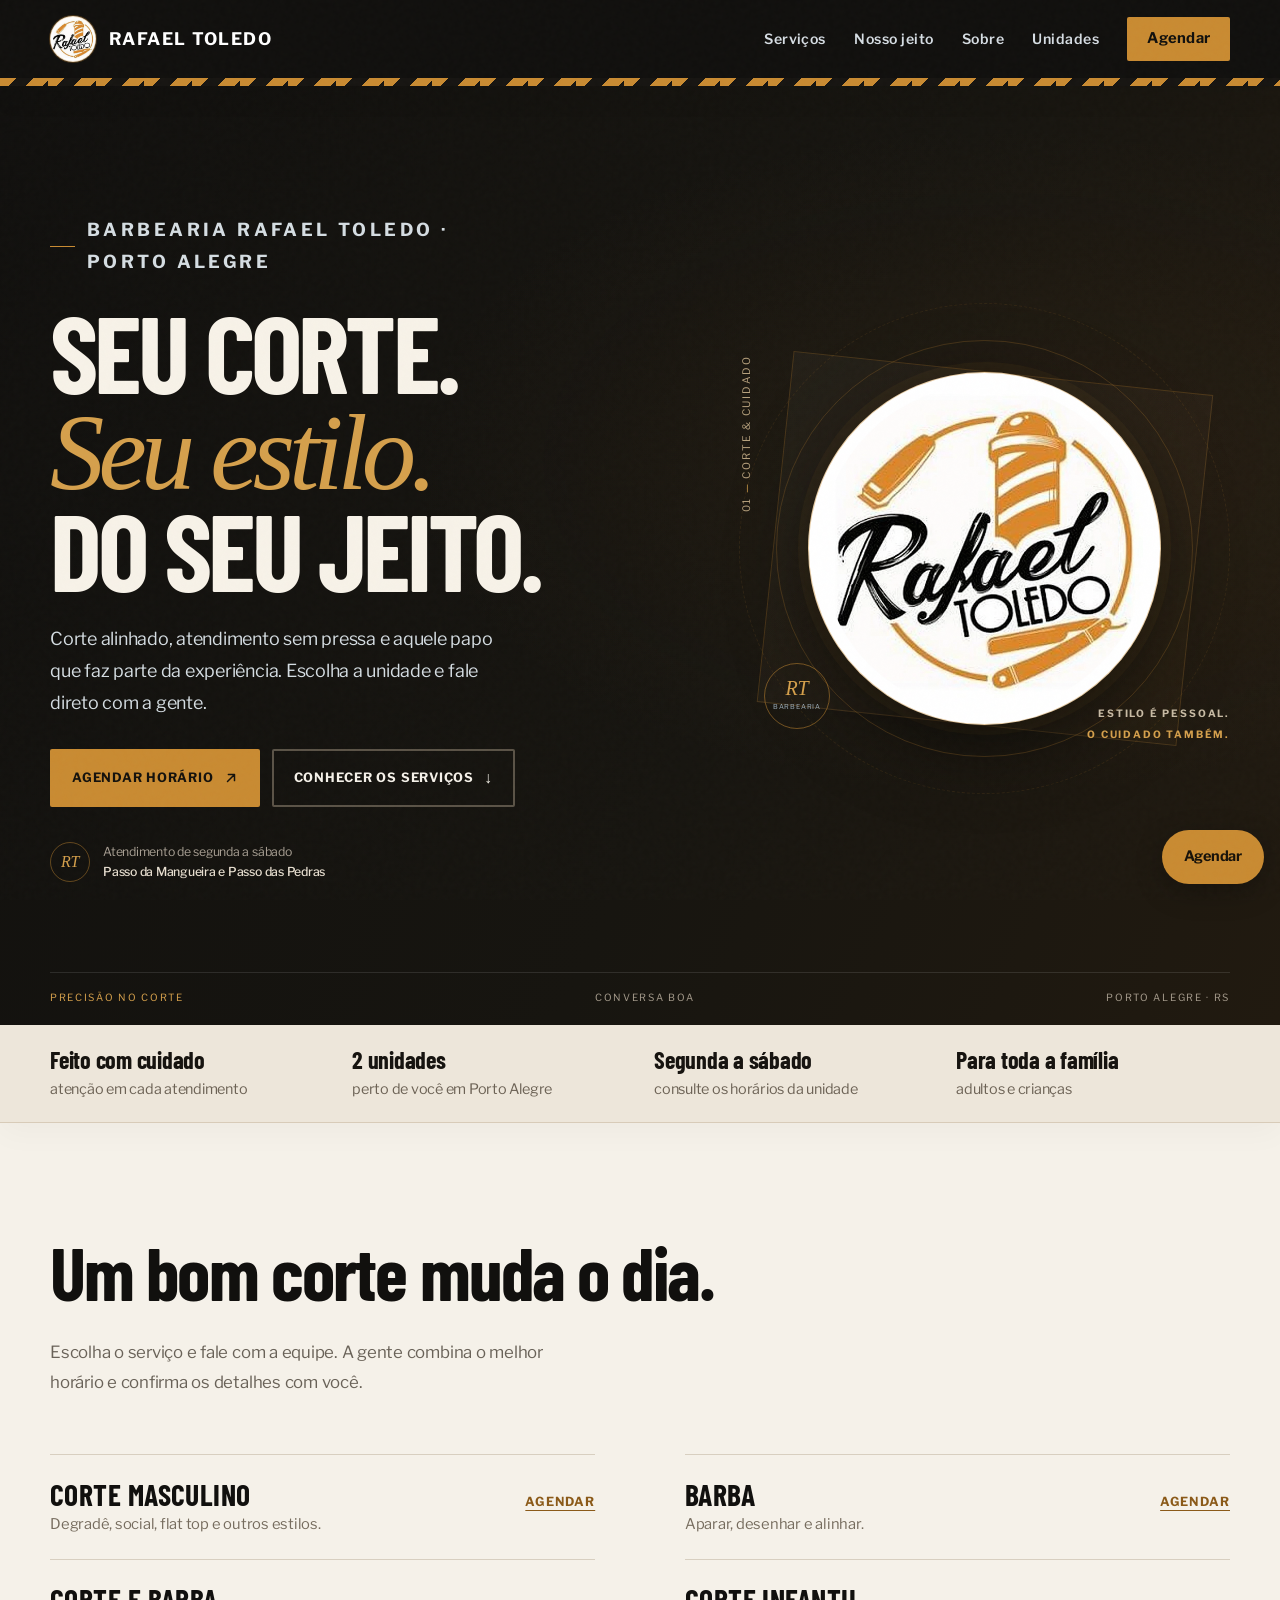
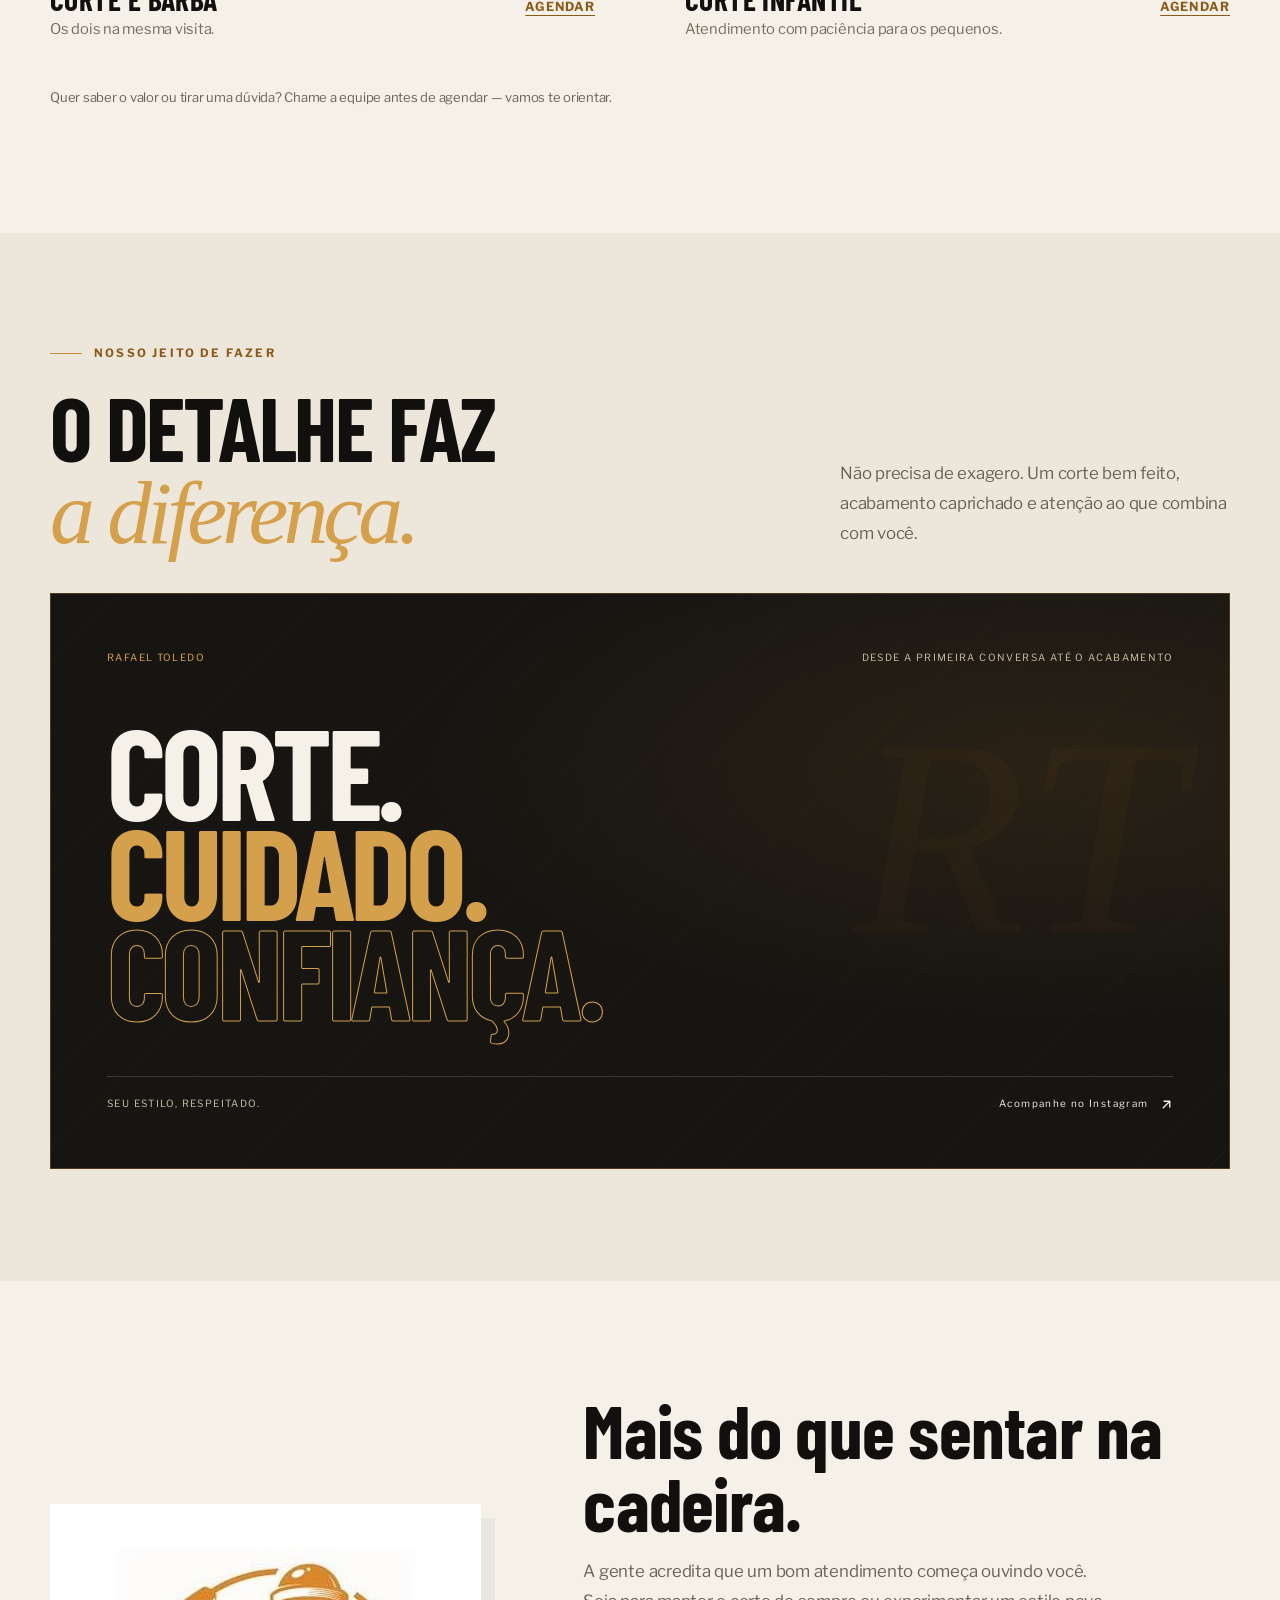
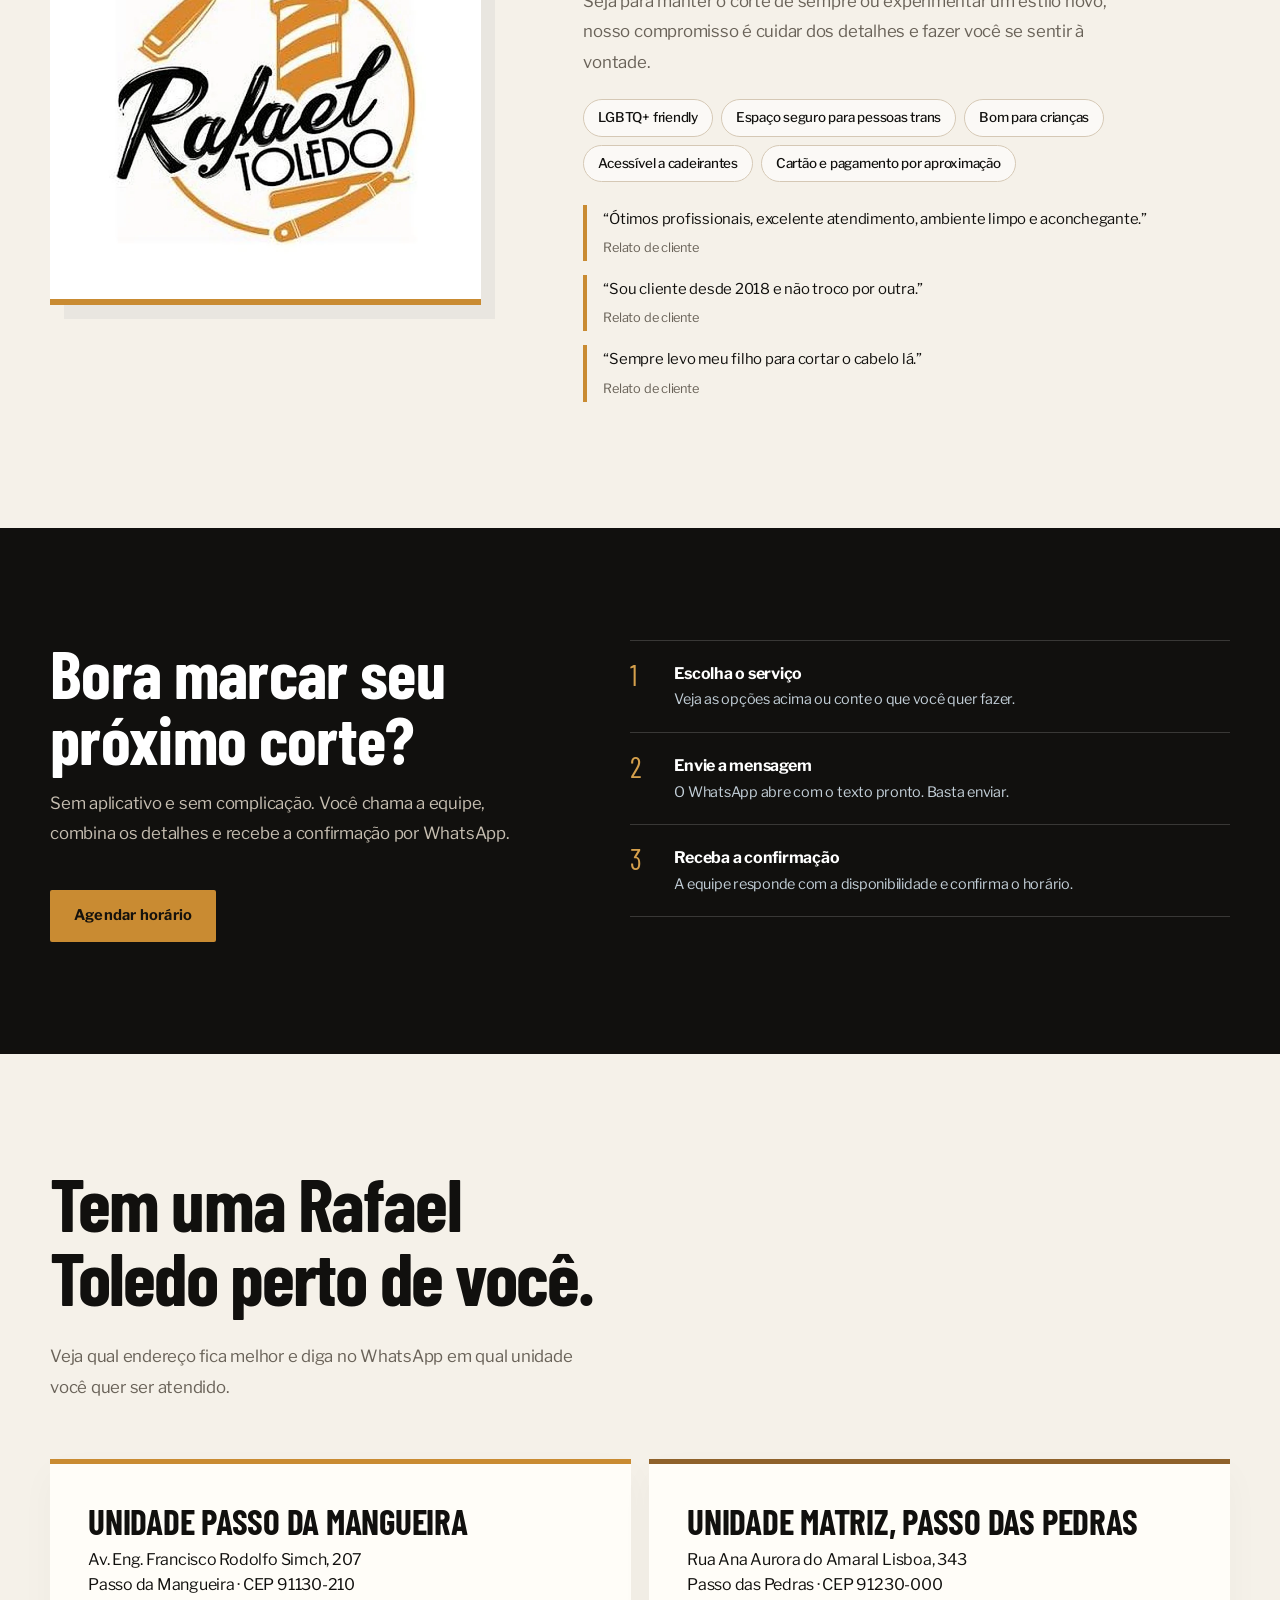
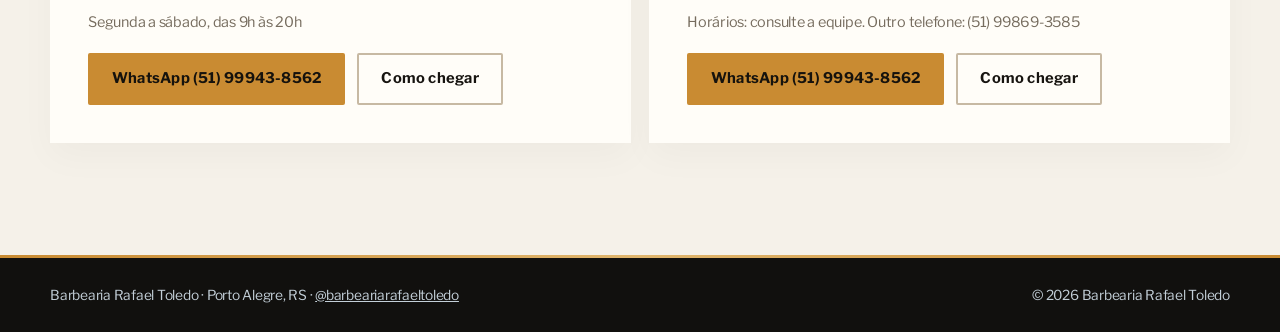
==== commit 0ef0ddf9: "Adiciona animações premium inspiradas em barbearia" ====
--- a/index.html
+++ b/index.html
@@ -309,6 +309,51 @@
   }
 }
 
+
+/* Motion direction — barber-inspired, restrained and performance-friendly. */
+html{scroll-behavior:smooth}
+body:after{
+  content:"";position:fixed;inset:0;z-index:80;pointer-events:none;opacity:.035;
+  background-image:url("data:image/svg+xml,%3Csvg viewBox='0 0 180 180' xmlns='http://www.w3.org/2000/svg'%3E%3Cfilter id='n'%3E%3CfeTurbulence type='fractalNoise' baseFrequency='.92' numOctaves='3' stitchTiles='stitch'/%3E%3C/filter%3E%3Crect width='100%25' height='100%25' filter='url(%23n)' opacity='.55'/%3E%3C/svg%3E");
+}
+.pole{background-size:48px 48px;animation:poleDrift 2.8s linear infinite}
+@keyframes poleDrift{to{background-position:48px 0}}
+.hero{isolation:isolate}
+.hero:after{
+  content:"";position:absolute;z-index:3;top:0;left:0;width:100%;height:2px;
+  pointer-events:none;background:linear-gradient(90deg,transparent,#f3c66d 18%,#fff1c7 50%,#c98b32 82%,transparent);
+  transform:scaleX(0);transform-origin:left;animation:razorWipe 1.25s .15s cubic-bezier(.7,0,.2,1) forwards;
+  box-shadow:0 0 18px #c98b3270;
+}
+@keyframes razorWipe{0%{transform:scaleX(0)}45%{transform:scaleX(1)}100%{transform:scaleX(1);opacity:0}}
+.hero-title{display:block}
+.hero-title .hero-line{display:block;overflow:hidden;padding-bottom:.035em;margin-bottom:-.035em}
+.hero-title .hero-line>span{display:inline-block;transform:translateY(115%);opacity:0;animation:maskedLine .82s cubic-bezier(.2,.75,.2,1) forwards}
+.hero-title .hero-line:nth-child(1)>span{animation-delay:.18s}
+.hero-title .hero-line:nth-child(2)>span{animation-delay:.36s}
+.hero-title .hero-line:nth-child(3)>span{animation-delay:.54s}
+.hero-title .hero-line:nth-child(2)>span{filter:blur(8px);animation-name:maskedLineSoft}
+@keyframes maskedLine{to{transform:translateY(0);opacity:1}}
+@keyframes maskedLineSoft{0%{transform:translateY(115%);opacity:0;filter:blur(9px)}100%{transform:translateY(0);opacity:1;filter:blur(0)}}
+.hero .btn-o:after{animation:goldSweep 1.15s 1.15s ease-out both}
+@keyframes goldSweep{0%{transform:translateX(-130%)}100%{transform:translateX(130%)}}
+.brand img{position:relative;box-shadow:0 0 0 1px #c98b3250}
+.brand:hover img,.hero-art img{transition:filter .4s ease}
+.brand:hover img{filter:drop-shadow(0 0 10px #c98b3270)}
+@media(max-width:600px){
+  .hero-title .hero-line{width:100%}
+  .hero-title .hero-line>span{max-width:100%}
+  .hero:after{height:2px}
+}
+@media(prefers-reduced-motion:reduce){
+  html{scroll-behavior:auto}
+  .pole{animation:none}
+  .hero:after{display:none}
+  .hero-title .hero-line>span{animation:none;transform:none;opacity:1;filter:none}
+  .hero .btn-o:after{animation:none}
+  body:after{display:none}
+}
+
 </style>
 </head>
 <body>
@@ -316,7 +361,7 @@
 <button class="menu-toggle" type="button" aria-expanded="false" aria-controls="primary-nav" aria-label="Abrir menu"><span></span><span></span></button><nav id="primary-nav" aria-label="Principal"><a href="#servicos">Serviços</a><a href="#galeria">Nosso jeito</a><a href="#sobre">Sobre</a><a href="#unidades">Unidades</a><a class="btn btn-o" href="agendamento.html">Agendar</a></nav></div><div class="pole"></div></header>
 <main>
 <div class="hero" id="inicio"><div class="hero-in">
-<div class="hero-copy"><p class="eyebrow"><span></span> BARBEARIA RAFAEL TOLEDO · PORTO ALEGRE</p><h1>Seu corte.<br><em>Seu estilo.</em><br>Do seu jeito.</h1><p class="hero-desc">Corte alinhado, atendimento sem pressa e aquele papo que faz parte da experiência. Escolha a unidade e fale direto com a gente.</p>
+<div class="hero-copy"><p class="eyebrow"><span></span> BARBEARIA RAFAEL TOLEDO · PORTO ALEGRE</p><h1 class="hero-title"><span class="hero-line"><span>Seu corte.</span></span><span class="hero-line"><span><em>Seu estilo.</em></span></span><span class="hero-line"><span>Do seu jeito.</span></span></h1><p class="hero-desc">Corte alinhado, atendimento sem pressa e aquele papo que faz parte da experiência. Escolha a unidade e fale direto com a gente.</p>
 <div class="acts"><a class="btn btn-o" href="agendamento.html">Agendar horário <svg class="arrow-icon" viewBox="0 0 16 16" aria-hidden="true" focusable="false"><path d="M4 12 12 4M5 4h7v7"/></svg></a><a class="btn btn-l" href="#servicos">Conhecer os serviços <span aria-hidden="true">↓</span></a></div>
 <div class="hero-meta"><span class="meta-mark">RT</span><span>Atendimento de segunda a sábado<br><b>Passo da Mangueira e Passo das Pedras</b></span></div></div>
 <div class="hero-art" aria-label="Identidade visual da Barbearia Rafael Toledo"><div class="art-ring art-ring-one"></div><div class="art-ring art-ring-two"></div><div class="art-number">01 <i>—</i> CORTE & CUIDADO</div><img src="images/logo.webp" width="634" height="606" fetchpriority="high" alt="Logo da Barbearia Rafael Toledo"><div class="art-caption"><span>ESTILO É PESSOAL.</span><span>O CUIDADO TAMBÉM.</span></div><div class="art-stamp" aria-hidden="true">RT<br><small>BARBEARIA</small></div></div>
